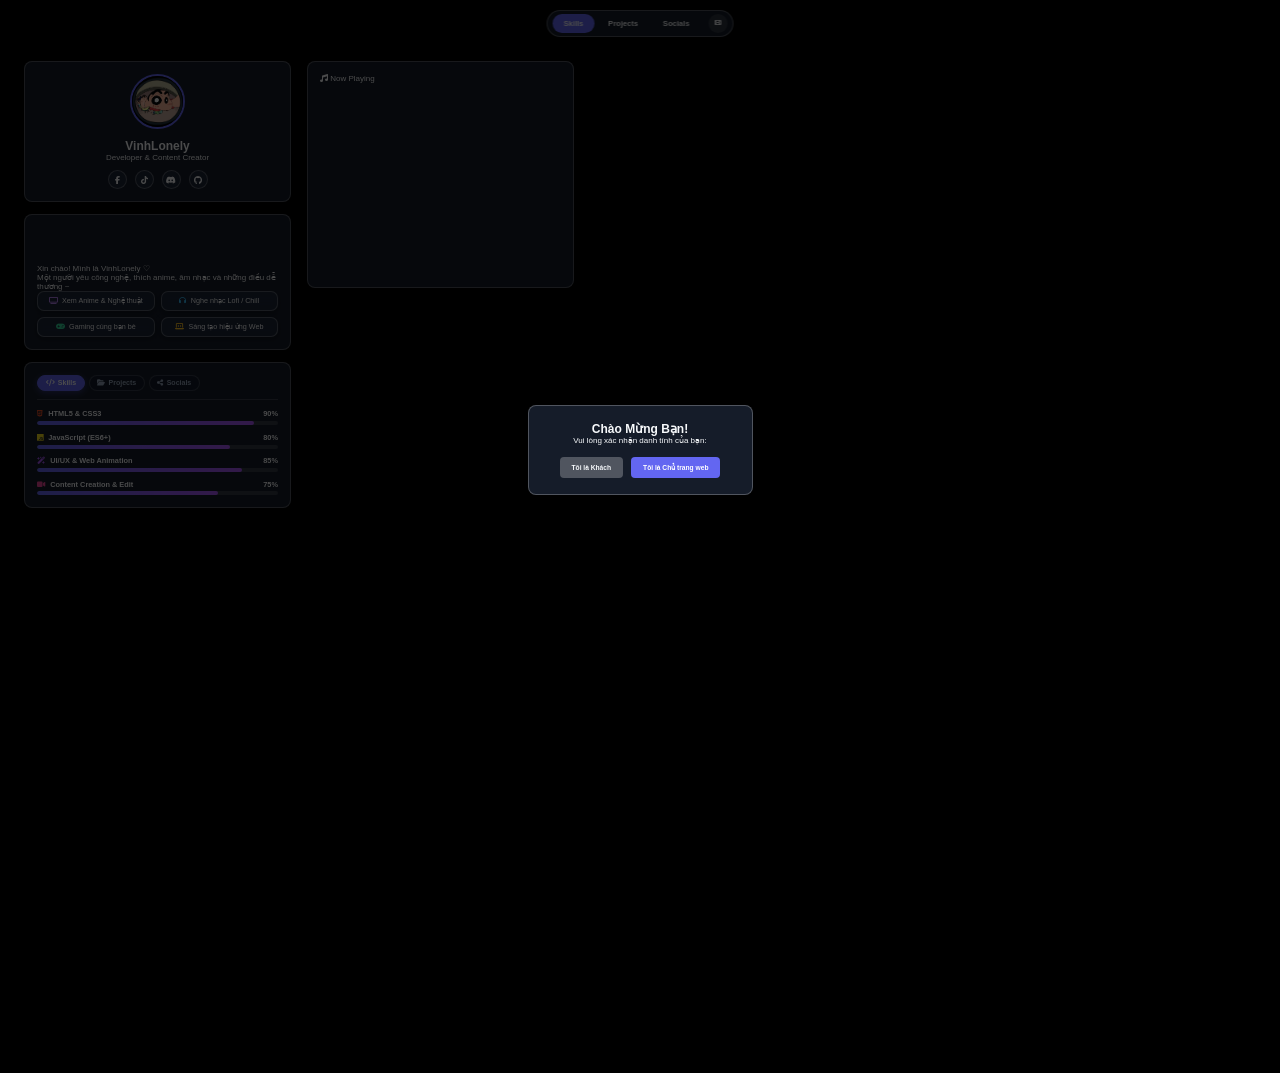
==== index.html @ 24e06d71 "Update index.html" ====
<!DOCTYPE html>
<html lang="vi">
<head>
    <meta charset="UTF-8">
    <meta name="viewport" content="width=device-width, initial-scale=1.0">
    <title>@ᴠʏɴᴅᴜsᴋᴡɪɴᴛᴇʀ</title>
    
    <!-- Favicon PNG -->
    <link rel="icon" type="image/png" href="favicon.png" sizes="48x48">
    <link rel="apple-touch-icon" href="favicon.png">

    <!-- FontAwesome & Google Fonts -->
    <link rel="stylesheet" href="https://cdnjs.cloudflare.com/ajax/libs/font-awesome/6.4.0/css/all.min.css">
    <link href="https://fonts.googleapis.com/css2?family=Dancing+Script:wght@700&display=swap" rel="stylesheet">
    <link rel="stylesheet" href="style.css">
</head>
<body>

    <!-- BACKGROUND VIDEO 1 & 2 -->
    <video autoplay muted loop playsinline id="bgVideo1" class="background-video active">
        <source src="mp3/galaxy.mp4" type="video/mp4">
    </video>
    <video autoplay muted loop playsinline id="bgVideo2" class="background-video">
        <source src="mp3/background.mp4" type="video/mp4">
    </video>

    <!-- FLOATING PILL NAVBAR -->
    <header class="navbar-wrapper">
        <nav class="pill-navbar">
            <ul class="nav-menu">
                <li class="active" data-tab="tab-skills"><a href="javascript:void(0)"><span>Skills</span></a></li>
                <li data-tab="tab-projects"><a href="javascript:void(0)"><span>Projects</span></a></li>
                <li data-tab="tab-socials"><a href="javascript:void(0)"><span>Socials</span></a></li>
                <li id="secretMenuLi" class="secret-menu-item" data-tab="tab-secret">
                    <a href="javascript:void(0)"><span>Bí Mật</span></a>
                </li>
            </ul>
            <button class="theme-btn" id="switchBgBtn" title="Chuyển Video Nền">
                <i class="fa-solid fa-film"></i>
            </button>
        </nav>
    </header>

    <!-- MAIN CONTENT -->
    <main id="mainContentArea">
        <div class="grid">
            <!-- CỘT TRÁI -->
            <div class="col-left">
                <!-- PROFILE -->
                <div class="card profile">
                    <img src="mp3/avatar.jpg" alt="Avatar" class="avatar">
                    <h2>VinhLonely</h2>
                    <p class="subtitle">Developer & Content Creator</p>
                    <div class="social-links">
                        <a href="https://web.facebook.com/vinhlonely00/" target="_blank" class="social-icon" aria-label="Facebook"><i class="fa-brands fa-facebook-f"></i></a>
                        <a href="https://www.tiktok.com/@iam_domdom2611" target="_blank" class="social-icon" aria-label="TikTok"><i class="fa-brands fa-tiktok"></i></a>
                        <a href="https://discord.gg/MYBPKaWa" target="_blank" class="social-icon" aria-label="Discord"><i class="fa-brands fa-discord"></i></a>
                        <a href="https://github.com/VinhLonely00" target="_blank" class="social-icon" aria-label="GitHub"><i class="fa-brands fa-github"></i></a>
                    </div>
                </div>

                <!-- CARD ABOUT ME NGHỆ THUẬT & SỞ THÍCH -->
                <div class="card about-art-card" id="aboutCard">
                    <div class="about-art-header">
                        <span class="handwriting-title">about me</span>
                    </div>
                    <div class="about-art-body">
                        <p class="intro-text">Xin chào! Mình là VinhLonely ♡</p>
                        <p class="sub-text">Một người yêu công nghệ, thích anime, âm nhạc và những điều dễ thương ~</p>
                        
                        <div class="sky-hobbies-grid">
                            <div class="sky-hobby-pill">
                                <i class="fa-solid fa-tv" style="color: #c084fc;"></i>
                                <span>Xem Anime & Nghệ thuật</span>
                            </div>
                            <div class="sky-hobby-pill">
                                <i class="fa-solid fa-headphones" style="color: #38bdf8;"></i>
                                <span>Nghe nhạc Lofi / Chill</span>
                            </div>
                            <div class="sky-hobby-pill">
                                <i class="fa-solid fa-gamepad" style="color: #34d399;"></i>
                                <span>Gaming cùng bạn bè</span>
                            </div>
                            <div class="sky-hobby-pill">
                                <i class="fa-solid fa-laptop-code" style="color: #fbbf24;"></i>
                                <span>Sáng tạo hiệu ứng Web</span>
                            </div>
                        </div>
                    </div>
                </div>

                <!-- KHUNG CHUYỂN ĐỔI TAB (SKILLS / PROJECTS / SOCIALS / SECRET) -->
                <div class="card tab-container-card" id="tabContainerCard">
                    <div class="inner-tab-pills">
                        <button class="inner-pill active" data-tab="tab-skills"><i class="fa-solid fa-code"></i> Skills</button>
                        <button class="inner-pill" data-tab="tab-projects"><i class="fa-solid fa-folder-open"></i> Projects</button>
                        <button class="inner-pill" data-tab="tab-socials"><i class="fa-solid fa-share-nodes"></i> Socials</button>
                        <button class="inner-pill secret-pill" id="secretInnerPill" data-tab="tab-secret" style="display: none;"><i class="fa-solid fa-lock"></i> Bí Mật</button>
                    </div>

                    <!-- TAB 1: SKILLS -->
                    <div class="tab-panel active" id="tab-skills">
                        <div class="skills-list">
                            <div class="skill-item">
                                <div class="skill-info">
                                    <span><i class="fa-brands fa-html5" style="color: #e34c26;"></i> HTML5 & CSS3</span>
                                    <span>90%</span>
                                </div>
                                <div class="skill-bar"><div class="skill-progress" style="width: 90%;"></div></div>
                            </div>
                            <div class="skill-item">
                                <div class="skill-info">
                                    <span><i class="fa-brands fa-js" style="color: #f7df1e;"></i> JavaScript (ES6+)</span>
                                    <span>80%</span>
                                </div>
                                <div class="skill-bar"><div class="skill-progress" style="width: 80%;"></div></div>
                            </div>
                            <div class="skill-item">
                                <div class="skill-info">
                                    <span><i class="fa-solid fa-wand-magic-sparkles" style="color: #a855f7;"></i> UI/UX & Web Animation</span>
                                    <span>85%</span>
                                </div>
                                <div class="skill-bar"><div class="skill-progress" style="width: 85%;"></div></div>
                            </div>
                            <div class="skill-item">
                                <div class="skill-info">
                                    <span><i class="fa-solid fa-video" style="color: #ec4899;"></i> Content Creation & Edit</span>
                                    <span>75%</span>
                                </div>
                                <div class="skill-bar"><div class="skill-progress" style="width: 75%;"></div></div>
                            </div>
                        </div>
                    </div>

                    <!-- TAB 2: PROJECTS -->
                    <div class="tab-panel" id="tab-projects">
                        <div class="projects-list">
                            <div class="project-box">
                                <div class="project-top">
                                    <h3>@ᴠʏɴᴅᴜsᴋᴡɪɴᴛᴇʀ Portfolio</h3>
                                    <a href="https://github.com/VinhLonely00" target="_blank" class="project-link"><i class="fa-solid fa-arrow-up-right-from-square"></i></a>
                                </div>
                                <p>Trang giới thiệu cá nhân giao diện kính mờ tối giản, hiệu ứng nền video động, tối ưu đa thiết bị và phân quyền khách/chủ.</p>
                                <div class="project-tags">
                                    <span>HTML</span><span>CSS</span><span>JavaScript</span><span>Responsive</span>
                                </div>
                            </div>
                            <div class="project-box">
                                <div class="project-top">
                                    <h3>Interactive Web Effects</h3>
                                    <a href="https://github.com/VinhLonely00" target="_blank" class="project-link"><i class="fa-solid fa-arrow-up-right-from-square"></i></a>
                                </div>
                                <p>Bộ sưu tập các hiệu ứng giao diện kính mờ (Glassmorphism), thanh điều hướng nổi và trình phát nhạc nhúng.</p>
                                <div class="project-tags">
                                    <span>UI/UX</span><span>Animation</span>
                                </div>
                            </div>
                        </div>
                    </div>

                    <!-- TAB 3: SOCIALS -->
                    <div class="tab-panel" id="tab-socials">
                        <div class="socials-grid">
                            <a href="https://web.facebook.com/vinhlonely00/" target="_blank" class="social-card fb">
                                <i class="fa-brands fa-facebook-f"></i>
                                <div>
                                    <h4>Facebook</h4>
                                    <span>@vinhlonely00</span>
                                </div>
                            </a>
                            <a href="https://www.tiktok.com/@iam_domdom2611" target="_blank" class="social-card tt">
                                <i class="fa-brands fa-tiktok"></i>
                                <div>
                                    <h4>TikTok</h4>
                                    <span>@iam_domdom2611</span>
                                </div>
                            </a>
                            <a href="https://discord.gg/MYBPKaWa" target="_blank" class="social-card dc">
                                <i class="fa-brands fa-discord"></i>
                                <div>
                                    <h4>Discord</h4>
                                    <span>Tham gia Server</span>
                                </div>
                            </a>
                            <a href="https://github.com/VinhLonely00" target="_blank" class="social-card gh">
                                <i class="fa-brands fa-github"></i>
                                <div>
                                    <h4>GitHub</h4>
                                    <span>VinhLonely00</span>
                                </div>
                            </a>
                        </div>
                    </div>

                    <!-- TAB BÍ MẬT -->
                    <div class="tab-panel" id="tab-secret">
                        <div class="secret-content">
                            <h3><i class="fa-solid fa-lock-open"></i> Khu Vực Bí Mật</h3>
                            <p>
                                Chào mừng bạn đã truy cập khu vực riêng tư dành riêng cho Chủ nhân!
                            </p>
                        </div>
                    </div>
                </div>
            </div>

            <!-- CỘT PHẢI -->
            <div class="col-right">
                <div class="card spotify-card">
                    <div class="player-title">
                        <i class="fa-solid fa-music"></i> Now Playing
                    </div>
                    <div class="spotify-embed-container">
                        <iframe data-testid="embed-iframe" style="border-radius:12px" src="https://open.spotify.com/embed/artist/3KJopZ2uUclqEtLxQg0FNn?utm_source=generator&theme=0&si=c7bbc85e534945e6" width="100%" height="380" frameBorder="0" allowfullscreen="" allow="autoplay; clipboard-write; encrypted-media; fullscreen; picture-in-picture" loading="lazy"></iframe>
                    </div>
                </div>
            </div>
        </div>
    </main>

    <!-- MODALS -->
    <div class="modal-overlay" id="roleModal">
        <div class="modal">
            <h2>Chào Mừng Bạn!</h2>
            <p class="modal-desc">Vui lòng xác nhận danh tính của bạn:</p>
            <div class="modal-btns">
                <button class="btn btn-secondary" onclick="selectRole('guest')">Tôi là Khách</button>
                <button class="btn btn-primary" onclick="selectRole('owner')">Tôi là Chủ trang web</button>
            </div>
        </div>
    </div>

    <div class="modal-overlay" id="passwordModal" style="display: none;">
        <div class="modal">
            <h2>Xác Thực Mật Khẩu</h2>
            <p class="modal-desc">Vui lòng nhập mật khẩu Chủ nhân để mở khóa:</p>
            <input type="password" id="passInput" class="password-input" placeholder="Nhập mật khẩu..." onkeyup="checkEnterKey(event)">
            <div class="status-msg" id="passError">Mật khẩu không chính xác! Vui lòng thử lại.</div>
            <div class="modal-btns">
                <button class="btn btn-secondary" onclick="backToRoleModal()">Quay lại</button>
                <button class="btn btn-primary" onclick="verifyPassword()">Mở khóa</button>
            </div>
        </div>
    </div>

    <script src="scripts.js"></script>
</body>
</html>
---- style.css ----
:root {
    --bg-color: #000000;
    --card-bg: rgba(30, 41, 59, 0.7);
    --text-color: #f8fafc;
    --text-secondary: #94a3b8;
    --primary-color: #6366f1;
    --primary-hover: #a855f7;
    --border-color: rgba(255, 255, 255, 0.25);
    --shadow: 0 15px 35px -5px rgba(0, 0, 0, 0.6);
}

* {
    box-sizing: border-box;
    margin: 0;
    padding: 0;
    font-family: 'Segoe UI', Roboto, Helvetica, Arial, sans-serif;
}

html {
    zoom: 0.5;
}

body {
    background-color: var(--bg-color);
    color: var(--text-color);
    min-height: 100vh;
    display: flex;
    flex-direction: column;
    align-items: flex-start;
    position: relative;
    padding-left: 3rem;
    overflow-x: hidden;
}

/* BACKGROUND VIDEO */
.background-video {
    position: fixed;
    top: 50%;
    left: 50%;
    transform: translate(-50%, -50%);
    min-width: 100%;
    min-height: 100%;
    width: 100vw;
    height: 100vh;
    z-index: -1;
    object-fit: cover;
    pointer-events: none;
    opacity: 0;
    transition: opacity 0.8s ease-in-out;
}

.background-video.active {
    opacity: 1;
}

/* TÀNG HÌNH SAU 10S KHÔNG TƯƠNG TÁC */
.navbar-wrapper,
main,
.right-sky-container,
.flight-svg {
    opacity: 1;
    visibility: visible;
    transition: opacity 1s ease, visibility 1s ease;
}

body.idle-mode .navbar-wrapper,
body.idle-mode main,
body.idle-mode .right-sky-container,
body.idle-mode .flight-svg {
    opacity: 0;
    visibility: hidden;
    pointer-events: none;
}

/* FLOATING PILL NAVBAR */
.navbar-wrapper {
    position: fixed;
    top: 20px;
    left: 50%;
    transform: translateX(-50%);
    z-index: 100;
}

.pill-navbar {
    display: flex;
    align-items: center;
    gap: 1rem;
    padding: 0.4rem 0.6rem;
    background-color: rgba(30, 41, 59, 0.7);
    border: 1px solid var(--border-color);
    border-radius: 50px;
    backdrop-filter: blur(12px);
    box-shadow: 0 10px 25px rgba(0, 0, 0, 0.4);
}

.nav-menu {
    display: flex;
    list-style: none;
    align-items: center;
    gap: 0.3rem;
}

.nav-menu li a {
    display: block;
    padding: 0.6rem 1.4rem;
    color: var(--text-color);
    text-decoration: none;
    font-weight: 600;
    font-size: 0.95rem;
    border-radius: 30px;
    transition: background-color 0.25s ease;
}

.nav-menu li a:hover,
.nav-menu li.active a {
    background-color: var(--primary-color);
    color: white;
}

.theme-btn {
    background: rgba(255, 255, 255, 0.1);
    border: none;
    color: var(--text-color);
    width: 38px;
    height: 38px;
    border-radius: 50%;
    cursor: pointer;
    display: flex;
    align-items: center;
    justify-content: center;
}

/* MAIN LAYOUT */
main {
    margin-top: 90px;
    padding: 2rem 0;
    max-width: 1100px;
    width: 100%;
    z-index: 10;
}

.grid {
    display: grid;
    grid-template-columns: 1fr 1fr;
    gap: 2rem;
}

.card {
    background-color: var(--card-bg);
    border-radius: 16px;
    padding: 1.5rem;
    box-shadow: var(--shadow);
    border: 1px solid var(--border-color);
    margin-bottom: 1.5rem;
    backdrop-filter: blur(12px);
    position: relative;
    z-index: 10;
}

.card-header-flex {
    display: flex;
    justify-content: space-between;
    align-items: center;
}

.view-more {
    font-size: 0.85rem;
    color: var(--text-secondary);
}

.profile {
    text-align: center;
}

.avatar {
    width: 110px;
    height: 110px;
    border-radius: 50%;
    object-fit: cover;
    margin-bottom: 1rem;
    border: 4px solid var(--primary-color);
}

.social-links {
    display: flex;
    justify-content: center;
    gap: 1rem;
    margin-top: 1rem;
}

.social-icon {
    width: 38px;
    height: 38px;
    border-radius: 50%;
    background-color: var(--card-bg);
    color: var(--text-color);
    display: flex;
    align-items: center;
    justify-content: center;
    text-decoration: none;
    border: 1px solid var(--border-color);
}

/* HỆ THỐNG TAB GỌN GÀNG TRONG 1 KHUNG */
.inner-tab-pills {
    display: flex;
    flex-wrap: wrap;
    gap: 0.5rem;
    padding-bottom: 1rem;
    margin-bottom: 1.2rem;
    border-bottom: 1px solid rgba(255, 255, 255, 0.15);
}

.inner-pill {
    background: rgba(15, 23, 42, 0.5);
    border: 1px solid rgba(255, 255, 255, 0.15);
    color: var(--text-secondary);
    padding: 0.45rem 0.95rem;
    border-radius: 20px;
    font-size: 0.88rem;
    font-weight: 600;
    cursor: pointer;
    display: flex;
    align-items: center;
    gap: 0.4rem;
    transition: all 0.25s ease;
}

.inner-pill:hover {
    color: #ffffff;
    border-color: rgba(255, 255, 255, 0.35);
}

.inner-pill.active {
    background: var(--primary-color);
    color: #ffffff;
    border-color: var(--primary-color);
    box-shadow: 0 4px 12px rgba(99, 102, 241, 0.35);
}

.tab-panel {
    display: none;
    animation: fadeInTab 0.35s ease forwards;
}

.tab-panel.active {
    display: block;
}

@keyframes fadeInTab {
    from {
        opacity: 0;
        transform: translateY(6px);
    }
    to {
        opacity: 1;
        transform: translateY(0);
    }
}

/* 1. SKILLS */
.skills-list {
    display: flex;
    flex-direction: column;
    gap: 0.95rem;
}

.skill-info {
    display: flex;
    justify-content: space-between;
    font-size: 0.92rem;
    font-weight: 600;
    margin-bottom: 0.35rem;
}

.skill-info i {
    margin-right: 0.4rem;
}

.skill-bar {
    width: 100%;
    height: 8px;
    background: rgba(255, 255, 255, 0.12);
    border-radius: 10px;
    overflow: hidden;
}

.skill-progress {
    height: 100%;
    background: linear-gradient(90deg, var(--primary-color), var(--primary-hover));
    border-radius: 10px;
}

/* 2. PROJECTS */
.projects-list {
    display: flex;
    flex-direction: column;
    gap: 0.9rem;
}

.project-box {
    background: rgba(15, 23, 42, 0.45);
    border: 1px solid rgba(255, 255, 255, 0.15);
    border-radius: 12px;
    padding: 0.95rem 1.1rem;
    transition: transform 0.25s ease, border-color 0.25s ease;
}

.project-box:hover {
    transform: translateY(-2px);
    border-color: var(--primary-color);
}

.project-top {
    display: flex;
    justify-content: space-between;
    align-items: center;
    margin-bottom: 0.4rem;
}

.project-top h3 {
    font-size: 1rem;
    color: #ffffff;
}

.project-link {
    color: var(--text-secondary);
}

.project-link:hover {
    color: var(--primary-hover);
}

.project-box p {
    font-size: 0.88rem;
    color: var(--text-secondary);
    line-height: 1.45;
    margin-bottom: 0.7rem;
}

.project-tags {
    display: flex;
    flex-wrap: wrap;
    gap: 0.45rem;
}

.project-tags span {
    font-size: 0.75rem;
    padding: 0.18rem 0.65rem;
    border-radius: 20px;
    background: rgba(99, 102, 241, 0.2);
    border: 1px solid rgba(99, 102, 241, 0.4);
    color: #c7d2fe;
}

/* 3. SOCIALS */
.socials-grid {
    display: grid;
    grid-template-columns: 1fr 1fr;
    gap: 0.85rem;
}

.social-card {
    display: flex;
    align-items: center;
    gap: 0.85rem;
    padding: 0.85rem 1rem;
    border-radius: 12px;
    text-decoration: none;
    color: var(--text-color);
    background: rgba(15, 23, 42, 0.5);
    border: 1px solid rgba(255, 255, 255, 0.15);
    transition: transform 0.25s ease, border-color 0.25s ease, box-shadow 0.25s ease;
}

.social-card i {
    font-size: 1.35rem;
    width: 34px;
    height: 34px;
    border-radius: 10px;
    display: flex;
    align-items: center;
    justify-content: center;
    background: rgba(255, 255, 255, 0.08);
}

.social-card h4 {
    font-size: 0.92rem;
}

.social-card span {
    font-size: 0.78rem;
    color: var(--text-secondary);
}

.social-card:hover {
    transform: translateY(-2px);
}

.social-card.fb:hover { border-color: #1877f2; box-shadow: 0 4px 15px rgba(24, 119, 242, 0.3); }
.social-card.tt:hover { border-color: #ff0050; box-shadow: 0 4px 15px rgba(255, 0, 80, 0.3); }
.social-card.dc:hover { border-color: #5865f2; box-shadow: 0 4px 15px rgba(88, 101, 242, 0.3); }
.social-card.gh:hover { border-color: #e2e8f0; box-shadow: 0 4px 15px rgba(226, 232, 240, 0.25); }

/* SLIDER ĐIỀU KHIỂN */
.shark-slider-container {
    margin-top: 1.2rem;
    position: relative;
    z-index: 20;
}

.custom-slider-track {
    position: relative;
    width: 100%;
    height: 18px;
    background: rgba(255, 255, 255, 0.15);
    border-radius: 10px;
    display: flex;
    align-items: center;
    border: 1px solid rgba(255, 255, 255, 0.2);
}

.shark-range {
    -webkit-appearance: none;
    appearance: none;
    width: 100%;
    height: 100%;
    background: transparent;
    position: absolute;
    top: 0;
    left: 0;
    z-index: 30;
    cursor: pointer;
}

.shark-range::-webkit-slider-thumb {
    -webkit-appearance: none;
    appearance: none;
    width: 32px;
    height: 32px;
    cursor: pointer;
    background: transparent;
}

/* NÚT MÁY BAY GIẤY TRÊN SLIDER */
.shark-thumb {
    position: absolute;
    left: 0px;
    font-size: 1.2rem;
    color: #ffffff;
    transform: translateX(-50%) rotate(45deg);
    z-index: 25;
    pointer-events: none;
    filter: drop-shadow(0 0 6px rgba(255, 255, 255, 0.9));
    transition: opacity 0.2s ease;
}

/* OVERLAY LỚP BAY & PHỦ MÀN HÌNH */
.airplane-overlay {
    position: fixed;
    top: 0;
    left: 0;
    width: 100vw;
    height: 100vh;
    pointer-events: none;
    z-index: 99;
}

.flight-svg {
    width: 100%;
    height: 100%;
    overflow: visible;
}

/* CỤM GÓC PHẢI "ABOUT ME" + HOBBIES GỘP CHUNG */
.right-sky-container {
    position: fixed;
    top: 140px;
    right: 200px;
    width: 550px;
    text-align: center;
    pointer-events: none;
    z-index: 25;
}

.about-me-header {
    display: flex;
    align-items: center;
    justify-content: center;
    gap: 1.5rem;
    margin-bottom: 1.6rem;
    position: relative;
}

.handwriting-title {
    font-family: 'Dancing Script', cursive;
    font-size: 3.8rem;
    color: #ffffff;
    text-shadow: 0 0 12px rgba(255, 255, 255, 0.9), 0 0 25px rgba(255, 255, 255, 0.6);
    opacity: 0;
    transform: rotate(-11deg) translate(10px, 0px);
    transition: opacity 0.8s ease-in-out, transform 0.8s ease-in-out;
}

.handwriting-title.show {
    opacity: 1;
    transform: rotate(-11deg) translate(10px, -12px);
}

.plane-target-anchor {
    width: 36px;
    height: 36px;
    transform: translateY(-18px);
}

/* NỘI DUNG GIỚI THIỆU & SỞ THÍCH PHÍA DƯỚI */
.external-about-content {
    opacity: 0;
    transform: translateY(20px);
    transition: opacity 0.8s ease-in-out, transform 0.8s ease-in-out;
    text-shadow: 0 2px 10px rgba(0, 0, 0, 0.9);
    margin-top: 0.6rem;
}

.external-about-content.show {
    opacity: 1;
    transform: translateY(0);
}

.external-about-content .intro-text {
    font-size: 1.45rem;
    font-weight: 600;
    color: #ffffff;
    margin-bottom: 0.5rem;
}

.external-about-content .sub-text {
    font-size: 1.05rem;
    color: #f1f5f9;
    line-height: 1.55;
    margin-bottom: 1.3rem;
}

/* LƯỚI SỞ THÍCH GỘP TRONG ABOUT ME */
.sky-hobbies-grid {
    display: grid;
    grid-template-columns: 1fr 1fr;
    gap: 0.75rem;
}

.sky-hobby-pill {
    display: flex;
    align-items: center;
    justify-content: center;
    gap: 0.55rem;
    background: rgba(30, 41, 59, 0.55);
    border: 1px solid rgba(255, 255, 255, 0.25);
    padding: 0.55rem 0.9rem;
    border-radius: 14px;
    font-size: 0.9rem;
    color: #ffffff;
    backdrop-filter: blur(8px);
    box-shadow: 0 4px 12px rgba(0, 0, 0, 0.35);
}

.secret-menu-item {
    display: none;
}

/* MODAL STYLES */
.modal-overlay {
    position: fixed;
    top: 0; left: 0; right: 0; bottom: 0;
    background-color: rgba(0, 0, 0, 0.7);
    display: flex;
    align-items: center;
    justify-content: center;
    z-index: 1000;
}

.modal {
    background-color: var(--card-bg);
    padding: 2rem;
    border-radius: 16px;
    max-width: 450px;
    width: 90%;
    text-align: center;
    box-shadow: var(--shadow);
    border: 1px solid var(--border-color);
    backdrop-filter: blur(12px);
}

.modal-btns {
    display: flex;
    gap: 1rem;
    justify-content: center;
    margin-top: 1.5rem;
}

.btn {
    padding: 0.8rem 1.5rem;
    border-radius: 8px;
    border: none;
    font-weight: 600;
    cursor: pointer;
}

.btn-primary { background-color: var(--primary-color); color: white; }
.btn-secondary { background-color: var(--border-color); color: var(--text-color); }

.password-input {
    width: 100%;
    padding: 0.8rem;
    margin-top: 1.2rem;
    border: 1px solid var(--border-color);
    border-radius: 8px;
    background-color: rgba(15, 23, 42, 0.5);
    color: var(--text-color);
}

.status-msg {
    font-size: 0.9rem;
    color: #ef4444;
    margin-top: 0.5rem;
    display: none;
}
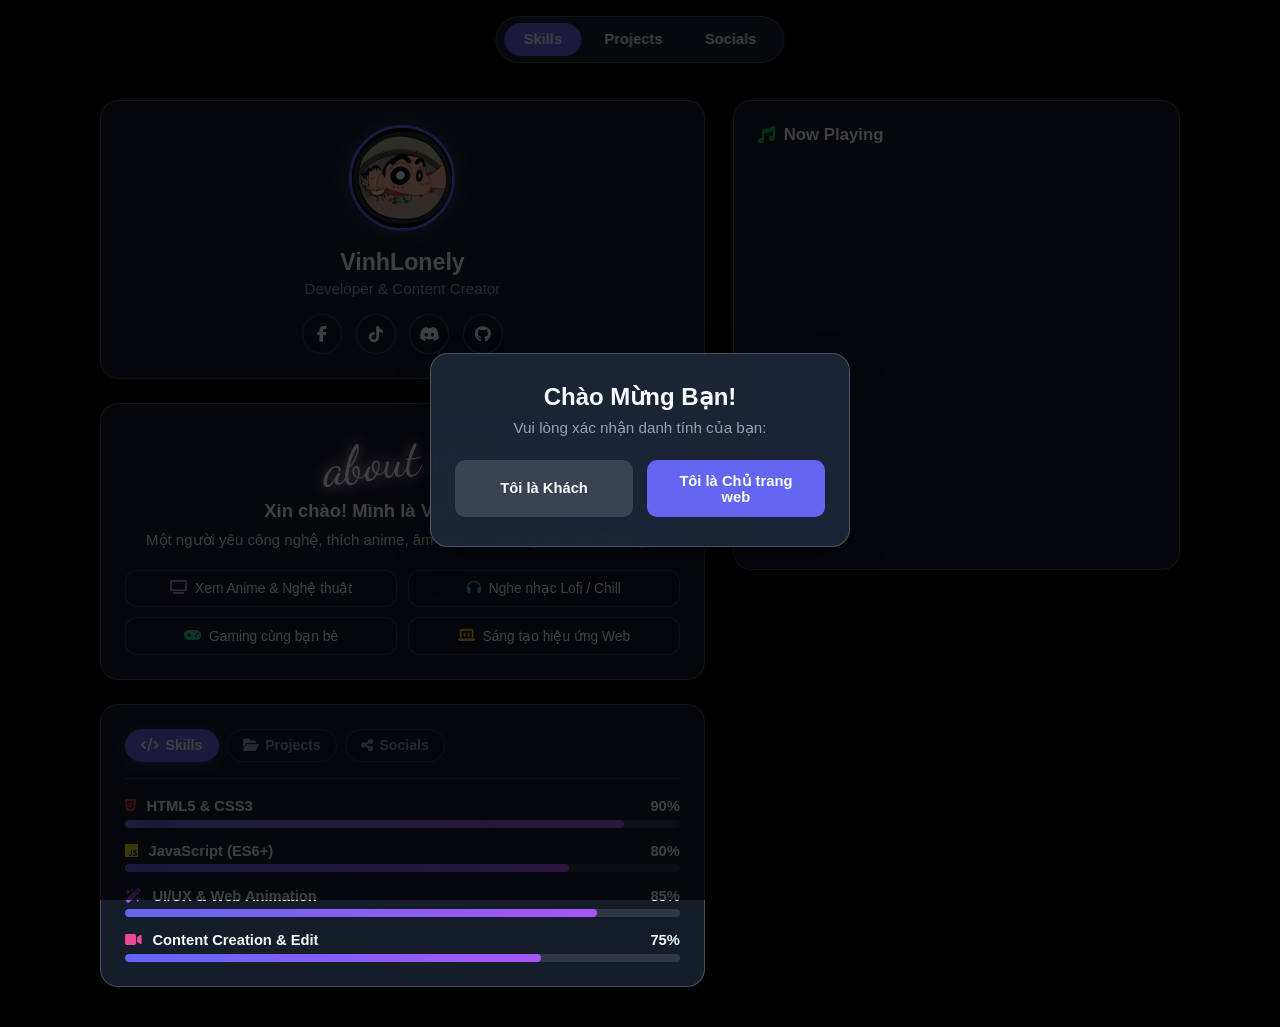
==== commit 6efa0790: "Update index.html" ====
--- a/index.html
+++ b/index.html
@@ -16,12 +16,9 @@
 </head>
 <body>
 
-    <!-- BACKGROUND VIDEO 1 & 2 -->
+    <!-- BACKGROUND VIDEO -->
     <video autoplay muted loop playsinline id="bgVideo1" class="background-video active">
         <source src="mp3/galaxy.mp4" type="video/mp4">
-    </video>
-    <video autoplay muted loop playsinline id="bgVideo2" class="background-video">
-        <source src="mp3/background.mp4" type="video/mp4">
     </video>
 
     <!-- FLOATING PILL NAVBAR -->
@@ -35,9 +32,6 @@
                     <a href="javascript:void(0)"><span>Bí Mật</span></a>
                 </li>
             </ul>
-            <button class="theme-btn" id="switchBgBtn" title="Chuyển Video Nền">
-                <i class="fa-solid fa-film"></i>
-            </button>
         </nav>
     </header>
 
--- a/style.css
+++ b/style.css
@@ -1,11 +1,11 @@
 :root {
     --bg-color: #000000;
-    --card-bg: rgba(30, 41, 59, 0.7);
+    --card-bg: rgba(30, 41, 59, 0.72);
     --text-color: #f8fafc;
     --text-secondary: #94a3b8;
     --primary-color: #6366f1;
     --primary-hover: #a855f7;
-    --border-color: rgba(255, 255, 255, 0.25);
+    --border-color: rgba(255, 255, 255, 0.22);
     --shadow: 0 15px 35px -5px rgba(0, 0, 0, 0.6);
 }
 
@@ -14,10 +14,11 @@
     margin: 0;
     padding: 0;
     font-family: 'Segoe UI', Roboto, Helvetica, Arial, sans-serif;
+    -webkit-tap-highlight-color: transparent;
 }
 
 html {
-    zoom: 0.5;
+    scroll-behavior: smooth;
 }
 
 body {
@@ -26,9 +27,9 @@
     min-height: 100vh;
     display: flex;
     flex-direction: column;
-    align-items: flex-start;
+    align-items: center;
     position: relative;
-    padding-left: 3rem;
+    padding: 0 1.25rem 2.5rem;
     overflow-x: hidden;
 }
 
@@ -55,18 +56,14 @@
 
 /* TÀNG HÌNH SAU 10S KHÔNG TƯƠNG TÁC */
 .navbar-wrapper,
-main,
-.right-sky-container,
-.flight-svg {
+main {
     opacity: 1;
     visibility: visible;
     transition: opacity 1s ease, visibility 1s ease;
 }
 
 body.idle-mode .navbar-wrapper,
-body.idle-mode main,
-body.idle-mode .right-sky-container,
-body.idle-mode .flight-svg {
+body.idle-mode main {
     opacity: 0;
     visibility: hidden;
     pointer-events: none;
@@ -75,133 +72,220 @@
 /* FLOATING PILL NAVBAR */
 .navbar-wrapper {
     position: fixed;
-    top: 20px;
+    top: 16px;
     left: 50%;
     transform: translateX(-50%);
     z-index: 100;
+    width: max-content;
+    max-width: calc(100vw - 1.5rem);
 }
 
 .pill-navbar {
     display: flex;
     align-items: center;
-    gap: 1rem;
-    padding: 0.4rem 0.6rem;
-    background-color: rgba(30, 41, 59, 0.7);
+    justify-content: space-between;
+    gap: 0.6rem;
+    padding: 0.35rem 0.5rem;
+    background-color: rgba(30, 41, 59, 0.78);
     border: 1px solid var(--border-color);
     border-radius: 50px;
-    backdrop-filter: blur(12px);
-    box-shadow: 0 10px 25px rgba(0, 0, 0, 0.4);
+    backdrop-filter: blur(14px);
+    -webkit-backdrop-filter: blur(14px);
+    box-shadow: 0 10px 25px rgba(0, 0, 0, 0.45);
 }
 
 .nav-menu {
     display: flex;
     list-style: none;
     align-items: center;
-    gap: 0.3rem;
+    gap: 0.25rem;
 }
 
 .nav-menu li a {
     display: block;
-    padding: 0.6rem 1.4rem;
+    padding: 0.55rem 1.2rem;
     color: var(--text-color);
     text-decoration: none;
     font-weight: 600;
-    font-size: 0.95rem;
+    font-size: 0.92rem;
     border-radius: 30px;
-    transition: background-color 0.25s ease;
+    transition: background-color 0.25s ease, color 0.25s ease;
+    white-space: nowrap;
 }
 
 .nav-menu li a:hover,
 .nav-menu li.active a {
     background-color: var(--primary-color);
-    color: white;
+    color: #ffffff;
 }
 
 .theme-btn {
-    background: rgba(255, 255, 255, 0.1);
+    background: rgba(255, 255, 255, 0.12);
     border: none;
     color: var(--text-color);
-    width: 38px;
-    height: 38px;
+    width: 36px;
+    height: 36px;
+    min-width: 36px;
     border-radius: 50%;
     cursor: pointer;
     display: flex;
     align-items: center;
     justify-content: center;
+    transition: background-color 0.25s ease, transform 0.2s ease;
+}
+
+.theme-btn:hover {
+    background: var(--primary-hover);
+    transform: scale(1.05);
 }
 
 /* MAIN LAYOUT */
 main {
-    margin-top: 90px;
-    padding: 2rem 0;
-    max-width: 1100px;
+    margin-top: 84px;
+    padding-top: 1rem;
+    max-width: 1080px;
     width: 100%;
     z-index: 10;
 }
 
 .grid {
     display: grid;
-    grid-template-columns: 1fr 1fr;
-    gap: 2rem;
+    grid-template-columns: 1.15fr 0.85fr;
+    gap: 1.75rem;
+    align-items: start;
 }
 
 .card {
     background-color: var(--card-bg);
-    border-radius: 16px;
+    border-radius: 18px;
     padding: 1.5rem;
     box-shadow: var(--shadow);
     border: 1px solid var(--border-color);
     margin-bottom: 1.5rem;
-    backdrop-filter: blur(12px);
+    backdrop-filter: blur(14px);
+    -webkit-backdrop-filter: blur(14px);
     position: relative;
-    z-index: 10;
-}
-
-.card-header-flex {
-    display: flex;
-    justify-content: space-between;
-    align-items: center;
-}
-
-.view-more {
-    font-size: 0.85rem;
-    color: var(--text-secondary);
-}
-
+}
+
+.col-left > .card:last-child,
+.col-right > .card:last-child {
+    margin-bottom: 0;
+}
+
+/* PROFILE CARD */
 .profile {
     text-align: center;
 }
 
 .avatar {
-    width: 110px;
-    height: 110px;
+    width: 106px;
+    height: 106px;
     border-radius: 50%;
     object-fit: cover;
-    margin-bottom: 1rem;
-    border: 4px solid var(--primary-color);
+    margin-bottom: 0.85rem;
+    border: 3px solid var(--primary-color);
+    box-shadow: 0 0 20px rgba(99, 102, 241, 0.45);
+}
+
+.profile h2 {
+    font-size: 1.45rem;
+    margin-bottom: 0.25rem;
+}
+
+.profile .subtitle {
+    color: var(--text-secondary);
+    font-size: 0.95rem;
 }
 
 .social-links {
     display: flex;
     justify-content: center;
-    gap: 1rem;
-    margin-top: 1rem;
+    gap: 0.85rem;
+    margin-top: 1.1rem;
 }
 
 .social-icon {
-    width: 38px;
-    height: 38px;
+    width: 40px;
+    height: 40px;
     border-radius: 50%;
-    background-color: var(--card-bg);
+    background-color: rgba(15, 23, 42, 0.55);
     color: var(--text-color);
     display: flex;
     align-items: center;
     justify-content: center;
     text-decoration: none;
     border: 1px solid var(--border-color);
-}
-
-/* HỆ THỐNG TAB GỌN GÀNG TRONG 1 KHUNG */
+    transition: transform 0.25s ease, background-color 0.25s ease, border-color 0.25s ease;
+}
+
+.social-icon:hover {
+    transform: translateY(-3px);
+    background-color: var(--primary-color);
+    border-color: var(--primary-color);
+}
+
+/* CARD ABOUT ME NGHỆ THUẬT */
+.about-art-card {
+    text-align: center;
+    overflow: hidden;
+}
+
+.about-art-header {
+    margin-bottom: 0.75rem;
+    padding-top: 0.2rem;
+}
+
+.handwriting-title {
+    display: inline-block;
+    font-family: 'Dancing Script', cursive;
+    font-size: 3.2rem;
+    line-height: 1.1;
+    color: #ffffff;
+    text-shadow: 0 0 12px rgba(255, 255, 255, 0.85), 0 0 24px rgba(168, 85, 247, 0.65);
+    transform: rotate(-7deg);
+    user-select: none;
+}
+
+.about-art-body .intro-text {
+    font-size: 1.15rem;
+    font-weight: 600;
+    color: #ffffff;
+    margin-bottom: 0.4rem;
+}
+
+.about-art-body .sub-text {
+    font-size: 0.94rem;
+    color: #e2e8f0;
+    line-height: 1.55;
+    margin-bottom: 1.15rem;
+}
+
+.sky-hobbies-grid {
+    display: grid;
+    grid-template-columns: 1fr 1fr;
+    gap: 0.65rem;
+}
+
+.sky-hobby-pill {
+    display: flex;
+    align-items: center;
+    justify-content: center;
+    gap: 0.5rem;
+    background: rgba(15, 23, 42, 0.52);
+    border: 1px solid rgba(255, 255, 255, 0.18);
+    padding: 0.6rem 0.8rem;
+    border-radius: 12px;
+    font-size: 0.86rem;
+    color: #ffffff;
+    transition: transform 0.2s ease, border-color 0.2s ease;
+}
+
+.sky-hobby-pill:hover {
+    transform: translateY(-2px);
+    border-color: var(--primary-hover);
+}
+
+/* HỆ THỐNG TAB TRONG CARD */
 .inner-tab-pills {
     display: flex;
     flex-wrap: wrap;
@@ -215,7 +299,7 @@
     background: rgba(15, 23, 42, 0.5);
     border: 1px solid rgba(255, 255, 255, 0.15);
     color: var(--text-secondary);
-    padding: 0.45rem 0.95rem;
+    padding: 0.48rem 0.95rem;
     border-radius: 20px;
     font-size: 0.88rem;
     font-weight: 600;
@@ -325,6 +409,7 @@
 
 .project-link {
     color: var(--text-secondary);
+    padding: 0.2rem;
 }
 
 .project-link:hover {
@@ -334,7 +419,7 @@
 .project-box p {
     font-size: 0.88rem;
     color: var(--text-secondary);
-    line-height: 1.45;
+    line-height: 1.5;
     margin-bottom: 0.7rem;
 }
 
@@ -346,7 +431,7 @@
 
 .project-tags span {
     font-size: 0.75rem;
-    padding: 0.18rem 0.65rem;
+    padding: 0.2rem 0.65rem;
     border-radius: 20px;
     background: rgba(99, 102, 241, 0.2);
     border: 1px solid rgba(99, 102, 241, 0.4);
@@ -375,8 +460,9 @@
 
 .social-card i {
     font-size: 1.35rem;
-    width: 34px;
-    height: 34px;
+    width: 36px;
+    height: 36px;
+    min-width: 36px;
     border-radius: 10px;
     display: flex;
     align-items: center;
@@ -402,165 +488,45 @@
 .social-card.dc:hover { border-color: #5865f2; box-shadow: 0 4px 15px rgba(88, 101, 242, 0.3); }
 .social-card.gh:hover { border-color: #e2e8f0; box-shadow: 0 4px 15px rgba(226, 232, 240, 0.25); }
 
-/* SLIDER ĐIỀU KHIỂN */
-.shark-slider-container {
-    margin-top: 1.2rem;
-    position: relative;
-    z-index: 20;
-}
-
-.custom-slider-track {
-    position: relative;
-    width: 100%;
-    height: 18px;
-    background: rgba(255, 255, 255, 0.15);
-    border-radius: 10px;
-    display: flex;
-    align-items: center;
-    border: 1px solid rgba(255, 255, 255, 0.2);
-}
-
-.shark-range {
-    -webkit-appearance: none;
-    appearance: none;
-    width: 100%;
-    height: 100%;
-    background: transparent;
-    position: absolute;
-    top: 0;
-    left: 0;
-    z-index: 30;
-    cursor: pointer;
-}
-
-.shark-range::-webkit-slider-thumb {
-    -webkit-appearance: none;
-    appearance: none;
-    width: 32px;
-    height: 32px;
-    cursor: pointer;
-    background: transparent;
-}
-
-/* NÚT MÁY BAY GIẤY TRÊN SLIDER */
-.shark-thumb {
-    position: absolute;
-    left: 0px;
-    font-size: 1.2rem;
+/* SECRET CONTENT */
+.secret-content {
+    padding: 0.4rem 0;
+}
+
+.secret-content h3 {
+    color: #ef4444;
+    margin-bottom: 0.6rem;
+    display: flex;
+    align-items: center;
+    gap: 0.5rem;
+}
+
+.secret-content p {
+    color: var(--text-secondary);
+    line-height: 1.6;
+}
+
+/* SPOTIFY CARD (CỘT PHẢI) */
+.spotify-card {
+    position: sticky;
+    top: 84px;
+}
+
+.player-title {
+    font-weight: 600;
+    font-size: 1.05rem;
+    display: flex;
+    align-items: center;
+    gap: 0.55rem;
     color: #ffffff;
-    transform: translateX(-50%) rotate(45deg);
-    z-index: 25;
-    pointer-events: none;
-    filter: drop-shadow(0 0 6px rgba(255, 255, 255, 0.9));
-    transition: opacity 0.2s ease;
-}
-
-/* OVERLAY LỚP BAY & PHỦ MÀN HÌNH */
-.airplane-overlay {
-    position: fixed;
-    top: 0;
-    left: 0;
-    width: 100vw;
-    height: 100vh;
-    pointer-events: none;
-    z-index: 99;
-}
-
-.flight-svg {
-    width: 100%;
-    height: 100%;
-    overflow: visible;
-}
-
-/* CỤM GÓC PHẢI "ABOUT ME" + HOBBIES GỘP CHUNG */
-.right-sky-container {
-    position: fixed;
-    top: 140px;
-    right: 200px;
-    width: 550px;
-    text-align: center;
-    pointer-events: none;
-    z-index: 25;
-}
-
-.about-me-header {
-    display: flex;
-    align-items: center;
-    justify-content: center;
-    gap: 1.5rem;
-    margin-bottom: 1.6rem;
-    position: relative;
-}
-
-.handwriting-title {
-    font-family: 'Dancing Script', cursive;
-    font-size: 3.8rem;
-    color: #ffffff;
-    text-shadow: 0 0 12px rgba(255, 255, 255, 0.9), 0 0 25px rgba(255, 255, 255, 0.6);
-    opacity: 0;
-    transform: rotate(-11deg) translate(10px, 0px);
-    transition: opacity 0.8s ease-in-out, transform 0.8s ease-in-out;
-}
-
-.handwriting-title.show {
-    opacity: 1;
-    transform: rotate(-11deg) translate(10px, -12px);
-}
-
-.plane-target-anchor {
-    width: 36px;
-    height: 36px;
-    transform: translateY(-18px);
-}
-
-/* NỘI DUNG GIỚI THIỆU & SỞ THÍCH PHÍA DƯỚI */
-.external-about-content {
-    opacity: 0;
-    transform: translateY(20px);
-    transition: opacity 0.8s ease-in-out, transform 0.8s ease-in-out;
-    text-shadow: 0 2px 10px rgba(0, 0, 0, 0.9);
-    margin-top: 0.6rem;
-}
-
-.external-about-content.show {
-    opacity: 1;
-    transform: translateY(0);
-}
-
-.external-about-content .intro-text {
-    font-size: 1.45rem;
-    font-weight: 600;
-    color: #ffffff;
-    margin-bottom: 0.5rem;
-}
-
-.external-about-content .sub-text {
-    font-size: 1.05rem;
-    color: #f1f5f9;
-    line-height: 1.55;
-    margin-bottom: 1.3rem;
-}
-
-/* LƯỚI SỞ THÍCH GỘP TRONG ABOUT ME */
-.sky-hobbies-grid {
-    display: grid;
-    grid-template-columns: 1fr 1fr;
-    gap: 0.75rem;
-}
-
-.sky-hobby-pill {
-    display: flex;
-    align-items: center;
-    justify-content: center;
-    gap: 0.55rem;
-    background: rgba(30, 41, 59, 0.55);
-    border: 1px solid rgba(255, 255, 255, 0.25);
-    padding: 0.55rem 0.9rem;
-    border-radius: 14px;
-    font-size: 0.9rem;
-    color: #ffffff;
-    backdrop-filter: blur(8px);
-    box-shadow: 0 4px 12px rgba(0, 0, 0, 0.35);
+}
+
+.player-title i {
+    color: #1db954;
+}
+
+.spotify-embed-container {
+    margin-top: 1rem;
 }
 
 .secret-menu-item {
@@ -571,56 +537,176 @@
 .modal-overlay {
     position: fixed;
     top: 0; left: 0; right: 0; bottom: 0;
-    background-color: rgba(0, 0, 0, 0.7);
+    background-color: rgba(0, 0, 0, 0.75);
     display: flex;
     align-items: center;
     justify-content: center;
     z-index: 1000;
+    padding: 1rem;
 }
 
 .modal {
-    background-color: var(--card-bg);
-    padding: 2rem;
-    border-radius: 16px;
-    max-width: 450px;
-    width: 90%;
+    background-color: rgba(30, 41, 59, 0.9);
+    padding: 1.85rem 1.5rem;
+    border-radius: 18px;
+    max-width: 420px;
+    width: 100%;
     text-align: center;
     box-shadow: var(--shadow);
     border: 1px solid var(--border-color);
-    backdrop-filter: blur(12px);
+    backdrop-filter: blur(16px);
+    -webkit-backdrop-filter: blur(16px);
+}
+
+.modal-desc {
+    margin-top: 0.5rem;
+    color: var(--text-secondary);
+    font-size: 0.95rem;
 }
 
 .modal-btns {
     display: flex;
-    gap: 1rem;
+    gap: 0.85rem;
     justify-content: center;
-    margin-top: 1.5rem;
+    margin-top: 1.4rem;
 }
 
 .btn {
-    padding: 0.8rem 1.5rem;
-    border-radius: 8px;
+    padding: 0.75rem 1.25rem;
+    border-radius: 10px;
     border: none;
     font-weight: 600;
+    font-size: 0.92rem;
     cursor: pointer;
-}
-
-.btn-primary { background-color: var(--primary-color); color: white; }
-.btn-secondary { background-color: var(--border-color); color: var(--text-color); }
+    flex: 1;
+    transition: opacity 0.2s ease, transform 0.15s ease;
+}
+
+.btn:active {
+    transform: scale(0.98);
+}
+
+.btn-primary {
+    background-color: var(--primary-color);
+    color: white;
+}
+
+.btn-secondary {
+    background-color: rgba(255, 255, 255, 0.14);
+    color: var(--text-color);
+}
 
 .password-input {
     width: 100%;
-    padding: 0.8rem;
-    margin-top: 1.2rem;
+    padding: 0.8rem 1rem;
+    margin-top: 1.1rem;
     border: 1px solid var(--border-color);
-    border-radius: 8px;
-    background-color: rgba(15, 23, 42, 0.5);
+    border-radius: 10px;
+    background-color: rgba(15, 23, 42, 0.65);
     color: var(--text-color);
+    font-size: 1rem;
+    outline: none;
+}
+
+.password-input:focus {
+    border-color: var(--primary-color);
 }
 
 .status-msg {
-    font-size: 0.9rem;
+    font-size: 0.88rem;
     color: #ef4444;
     margin-top: 0.5rem;
     display: none;
 }
+
+/* =========================================
+   RESPONSIVE CHO ĐIỆN THOẠI & TABLET
+   ========================================= */
+@media (max-width: 860px) {
+    .grid {
+        grid-template-columns: 1fr;
+        gap: 1.25rem;
+    }
+
+    .spotify-card {
+        position: static;
+    }
+}
+
+@media (max-width: 540px) {
+    body {
+        padding: 0 0.85rem 2rem;
+    }
+
+    .navbar-wrapper {
+        top: 12px;
+    }
+
+    .pill-navbar {
+        gap: 0.35rem;
+        padding: 0.3rem 0.4rem;
+    }
+
+    .nav-menu {
+        gap: 0.15rem;
+    }
+
+    .nav-menu li a {
+        padding: 0.48rem 0.85rem;
+        font-size: 0.84rem;
+    }
+
+    .theme-btn {
+        width: 32px;
+        height: 32px;
+        min-width: 32px;
+        font-size: 0.85rem;
+    }
+
+    main {
+        margin-top: 72px;
+        padding-top: 0.5rem;
+    }
+
+    .card {
+        padding: 1.2rem;
+        border-radius: 16px;
+        margin-bottom: 1.15rem;
+    }
+
+    .avatar {
+        width: 92px;
+        height: 92px;
+    }
+
+    .handwriting-title {
+        font-size: 2.75rem;
+    }
+
+    .sky-hobbies-grid,
+    .socials-grid {
+        grid-template-columns: 1fr;
+    }
+
+    .sky-hobby-pill {
+        justify-content: flex-start;
+        padding: 0.65rem 0.9rem;
+    }
+
+    .inner-tab-pills {
+        gap: 0.4rem;
+    }
+
+    .inner-pill {
+        padding: 0.42rem 0.8rem;
+        font-size: 0.82rem;
+    }
+
+    .spotify-embed-container iframe {
+        height: 352px;
+    }
+
+    .modal-btns {
+        flex-direction: column;
+    }
+}
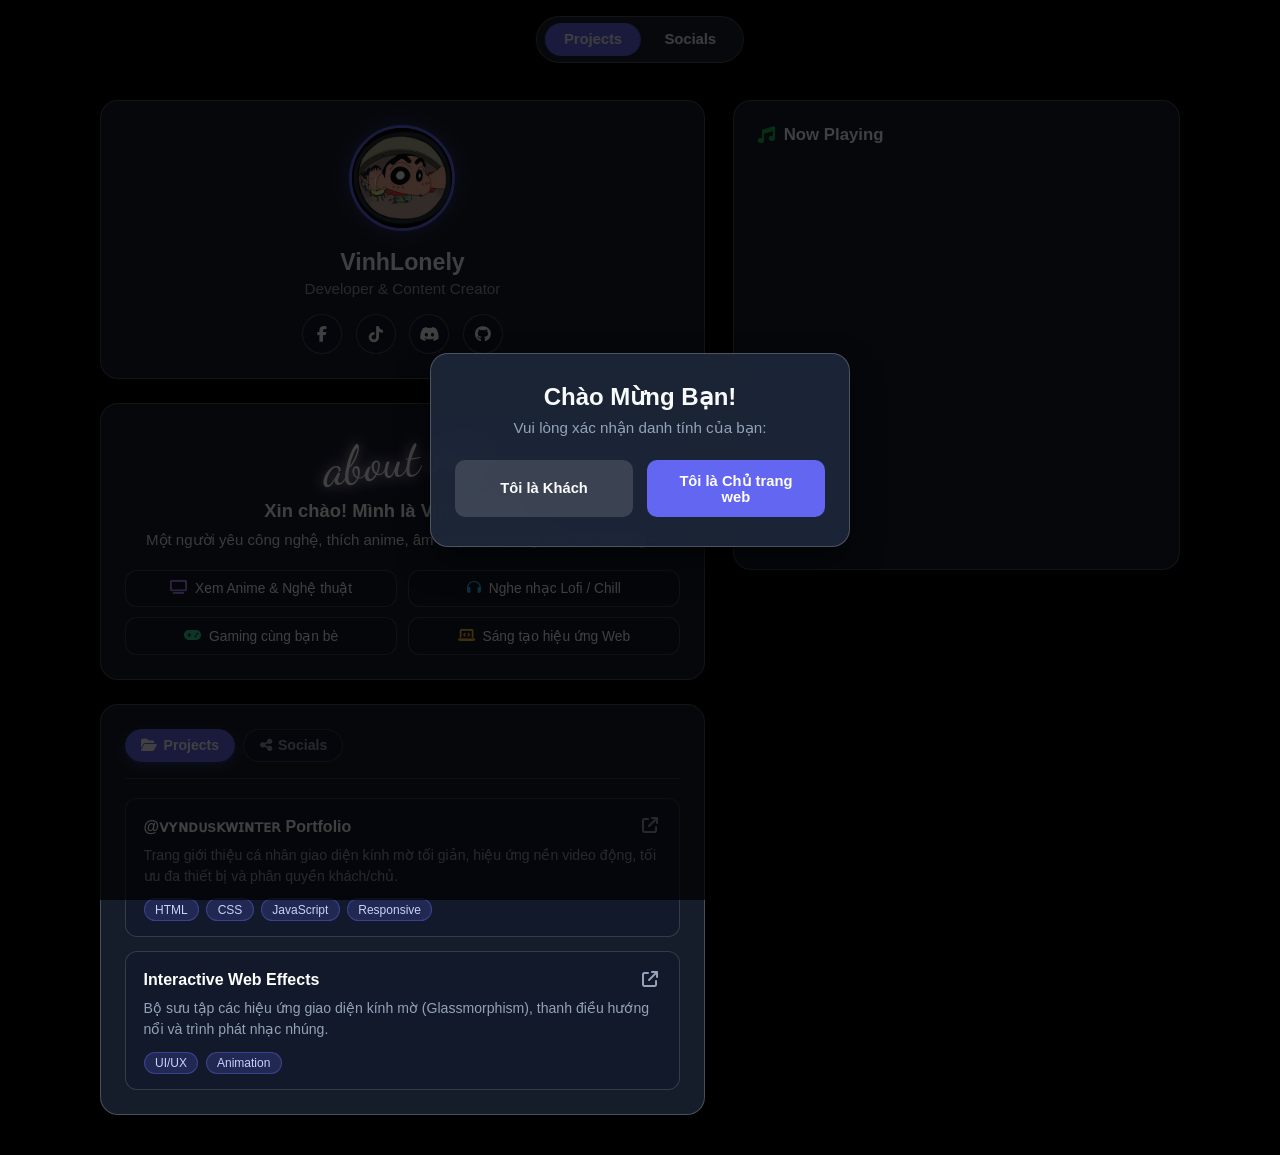
==== commit 4f37bd78: "Update index.html" ====
--- a/index.html
+++ b/index.html
@@ -25,8 +25,7 @@
     <header class="navbar-wrapper">
         <nav class="pill-navbar">
             <ul class="nav-menu">
-                <li class="active" data-tab="tab-skills"><a href="javascript:void(0)"><span>Skills</span></a></li>
-                <li data-tab="tab-projects"><a href="javascript:void(0)"><span>Projects</span></a></li>
+                <li class="active" data-tab="tab-projects"><a href="javascript:void(0)"><span>Projects</span></a></li>
                 <li data-tab="tab-socials"><a href="javascript:void(0)"><span>Socials</span></a></li>
                 <li id="secretMenuLi" class="secret-menu-item" data-tab="tab-secret">
                     <a href="javascript:void(0)"><span>Bí Mật</span></a>
@@ -83,51 +82,16 @@
                     </div>
                 </div>
 
-                <!-- KHUNG CHUYỂN ĐỔI TAB (SKILLS / PROJECTS / SOCIALS / SECRET) -->
+                <!-- KHUNG CHUYỂN ĐỔI TAB (PROJECTS / SOCIALS / SECRET) -->
                 <div class="card tab-container-card" id="tabContainerCard">
                     <div class="inner-tab-pills">
-                        <button class="inner-pill active" data-tab="tab-skills"><i class="fa-solid fa-code"></i> Skills</button>
-                        <button class="inner-pill" data-tab="tab-projects"><i class="fa-solid fa-folder-open"></i> Projects</button>
+                        <button class="inner-pill active" data-tab="tab-projects"><i class="fa-solid fa-folder-open"></i> Projects</button>
                         <button class="inner-pill" data-tab="tab-socials"><i class="fa-solid fa-share-nodes"></i> Socials</button>
                         <button class="inner-pill secret-pill" id="secretInnerPill" data-tab="tab-secret" style="display: none;"><i class="fa-solid fa-lock"></i> Bí Mật</button>
                     </div>
 
-                    <!-- TAB 1: SKILLS -->
-                    <div class="tab-panel active" id="tab-skills">
-                        <div class="skills-list">
-                            <div class="skill-item">
-                                <div class="skill-info">
-                                    <span><i class="fa-brands fa-html5" style="color: #e34c26;"></i> HTML5 & CSS3</span>
-                                    <span>90%</span>
-                                </div>
-                                <div class="skill-bar"><div class="skill-progress" style="width: 90%;"></div></div>
-                            </div>
-                            <div class="skill-item">
-                                <div class="skill-info">
-                                    <span><i class="fa-brands fa-js" style="color: #f7df1e;"></i> JavaScript (ES6+)</span>
-                                    <span>80%</span>
-                                </div>
-                                <div class="skill-bar"><div class="skill-progress" style="width: 80%;"></div></div>
-                            </div>
-                            <div class="skill-item">
-                                <div class="skill-info">
-                                    <span><i class="fa-solid fa-wand-magic-sparkles" style="color: #a855f7;"></i> UI/UX & Web Animation</span>
-                                    <span>85%</span>
-                                </div>
-                                <div class="skill-bar"><div class="skill-progress" style="width: 85%;"></div></div>
-                            </div>
-                            <div class="skill-item">
-                                <div class="skill-info">
-                                    <span><i class="fa-solid fa-video" style="color: #ec4899;"></i> Content Creation & Edit</span>
-                                    <span>75%</span>
-                                </div>
-                                <div class="skill-bar"><div class="skill-progress" style="width: 75%;"></div></div>
-                            </div>
-                        </div>
-                    </div>
-
-                    <!-- TAB 2: PROJECTS -->
-                    <div class="tab-panel" id="tab-projects">
+                    <!-- TAB 1: PROJECTS -->
+                    <div class="tab-panel active" id="tab-projects">
                         <div class="projects-list">
                             <div class="project-box">
                                 <div class="project-top">
@@ -152,7 +116,7 @@
                         </div>
                     </div>
 
-                    <!-- TAB 3: SOCIALS -->
+                    <!-- TAB 2: SOCIALS -->
                     <div class="tab-panel" id="tab-socials">
                         <div class="socials-grid">
                             <a href="https://web.facebook.com/vinhlonely00/" target="_blank" class="social-card fb">
--- a/style.css
+++ b/style.css
@@ -83,8 +83,7 @@
 .pill-navbar {
     display: flex;
     align-items: center;
-    justify-content: space-between;
-    gap: 0.6rem;
+    justify-content: center;
     padding: 0.35rem 0.5rem;
     background-color: rgba(30, 41, 59, 0.78);
     border: 1px solid var(--border-color);
@@ -117,26 +116,6 @@
 .nav-menu li.active a {
     background-color: var(--primary-color);
     color: #ffffff;
-}
-
-.theme-btn {
-    background: rgba(255, 255, 255, 0.12);
-    border: none;
-    color: var(--text-color);
-    width: 36px;
-    height: 36px;
-    min-width: 36px;
-    border-radius: 50%;
-    cursor: pointer;
-    display: flex;
-    align-items: center;
-    justify-content: center;
-    transition: background-color 0.25s ease, transform 0.2s ease;
-}
-
-.theme-btn:hover {
-    background: var(--primary-hover);
-    transform: scale(1.05);
 }
 
 /* MAIN LAYOUT */
@@ -643,7 +622,6 @@
     }
 
     .pill-navbar {
-        gap: 0.35rem;
         padding: 0.3rem 0.4rem;
     }
 
@@ -652,14 +630,7 @@
     }
 
     .nav-menu li a {
-        padding: 0.48rem 0.85rem;
-        font-size: 0.84rem;
-    }
-
-    .theme-btn {
-        width: 32px;
-        height: 32px;
-        min-width: 32px;
+        padding: 0.48rem 0.9rem;
         font-size: 0.85rem;
     }
 
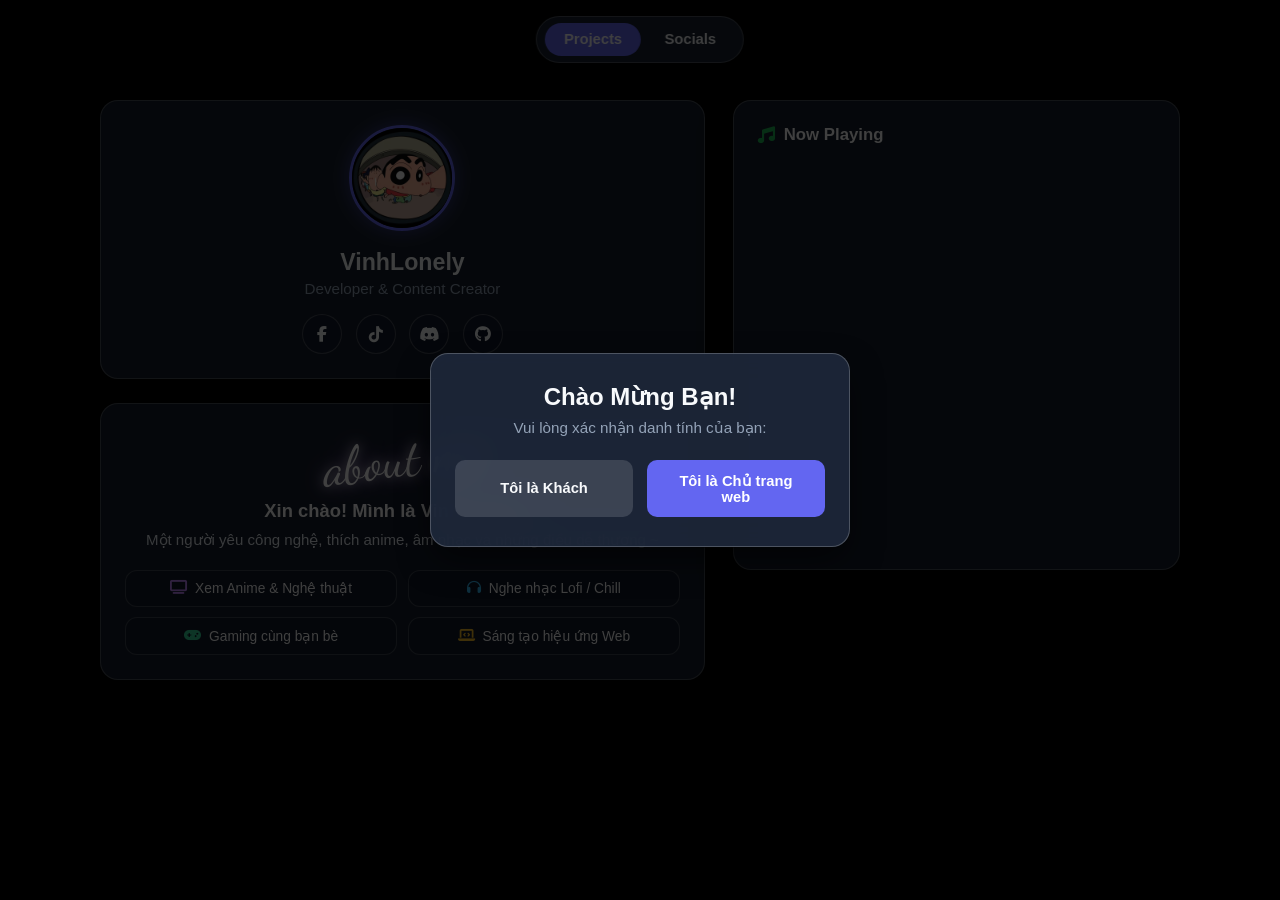
==== commit 5149dedd: "Update index.html" ====
--- a/index.html
+++ b/index.html
@@ -82,76 +82,9 @@
                     </div>
                 </div>
 
-                <!-- KHUNG CHUYỂN ĐỔI TAB (PROJECTS / SOCIALS / SECRET) -->
-                <div class="card tab-container-card" id="tabContainerCard">
-                    <div class="inner-tab-pills">
-                        <button class="inner-pill active" data-tab="tab-projects"><i class="fa-solid fa-folder-open"></i> Projects</button>
-                        <button class="inner-pill" data-tab="tab-socials"><i class="fa-solid fa-share-nodes"></i> Socials</button>
-                        <button class="inner-pill secret-pill" id="secretInnerPill" data-tab="tab-secret" style="display: none;"><i class="fa-solid fa-lock"></i> Bí Mật</button>
-                    </div>
-
-                    <!-- TAB 1: PROJECTS -->
-                    <div class="tab-panel active" id="tab-projects">
-                        <div class="projects-list">
-                            <div class="project-box">
-                                <div class="project-top">
-                                    <h3>@ᴠʏɴᴅᴜsᴋᴡɪɴᴛᴇʀ Portfolio</h3>
-                                    <a href="https://github.com/VinhLonely00" target="_blank" class="project-link"><i class="fa-solid fa-arrow-up-right-from-square"></i></a>
-                                </div>
-                                <p>Trang giới thiệu cá nhân giao diện kính mờ tối giản, hiệu ứng nền video động, tối ưu đa thiết bị và phân quyền khách/chủ.</p>
-                                <div class="project-tags">
-                                    <span>HTML</span><span>CSS</span><span>JavaScript</span><span>Responsive</span>
-                                </div>
-                            </div>
-                            <div class="project-box">
-                                <div class="project-top">
-                                    <h3>Interactive Web Effects</h3>
-                                    <a href="https://github.com/VinhLonely00" target="_blank" class="project-link"><i class="fa-solid fa-arrow-up-right-from-square"></i></a>
-                                </div>
-                                <p>Bộ sưu tập các hiệu ứng giao diện kính mờ (Glassmorphism), thanh điều hướng nổi và trình phát nhạc nhúng.</p>
-                                <div class="project-tags">
-                                    <span>UI/UX</span><span>Animation</span>
-                                </div>
-                            </div>
-                        </div>
-                    </div>
-
-                    <!-- TAB 2: SOCIALS -->
-                    <div class="tab-panel" id="tab-socials">
-                        <div class="socials-grid">
-                            <a href="https://web.facebook.com/vinhlonely00/" target="_blank" class="social-card fb">
-                                <i class="fa-brands fa-facebook-f"></i>
-                                <div>
-                                    <h4>Facebook</h4>
-                                    <span>@vinhlonely00</span>
-                                </div>
-                            </a>
-                            <a href="https://www.tiktok.com/@iam_domdom2611" target="_blank" class="social-card tt">
-                                <i class="fa-brands fa-tiktok"></i>
-                                <div>
-                                    <h4>TikTok</h4>
-                                    <span>@iam_domdom2611</span>
-                                </div>
-                            </a>
-                            <a href="https://discord.gg/MYBPKaWa" target="_blank" class="social-card dc">
-                                <i class="fa-brands fa-discord"></i>
-                                <div>
-                                    <h4>Discord</h4>
-                                    <span>Tham gia Server</span>
-                                </div>
-                            </a>
-                            <a href="https://github.com/VinhLonely00" target="_blank" class="social-card gh">
-                                <i class="fa-brands fa-github"></i>
-                                <div>
-                                    <h4>GitHub</h4>
-                                    <span>VinhLonely00</span>
-                                </div>
-                            </a>
-                        </div>
-                    </div>
-
-                    <!-- TAB BÍ MẬT -->
-                    <div class="tab-panel" id="tab-secret">
+                <!-- KHUNG NỘI DUNG MỞ RỘNG (BÍ MẬT) -->
+                <div class="card tab-container-card" id="tabContainerCard" style="display: none;">
+                    <div class="tab-panel active" id="tab-secret">
                         <div class="secret-content">
                             <h3><i class="fa-solid fa-lock-open"></i> Khu Vực Bí Mật</h3>
                             <p>
--- a/style.css
+++ b/style.css
@@ -321,40 +321,7 @@
     }
 }
 
-/* 1. SKILLS */
-.skills-list {
-    display: flex;
-    flex-direction: column;
-    gap: 0.95rem;
-}
-
-.skill-info {
-    display: flex;
-    justify-content: space-between;
-    font-size: 0.92rem;
-    font-weight: 600;
-    margin-bottom: 0.35rem;
-}
-
-.skill-info i {
-    margin-right: 0.4rem;
-}
-
-.skill-bar {
-    width: 100%;
-    height: 8px;
-    background: rgba(255, 255, 255, 0.12);
-    border-radius: 10px;
-    overflow: hidden;
-}
-
-.skill-progress {
-    height: 100%;
-    background: linear-gradient(90deg, var(--primary-color), var(--primary-hover));
-    border-radius: 10px;
-}
-
-/* 2. PROJECTS */
+/* PROJECTS */
 .projects-list {
     display: flex;
     flex-direction: column;
@@ -417,7 +384,7 @@
     color: #c7d2fe;
 }
 
-/* 3. SOCIALS */
+/* SOCIALS */
 .socials-grid {
     display: grid;
     grid-template-columns: 1fr 1fr;
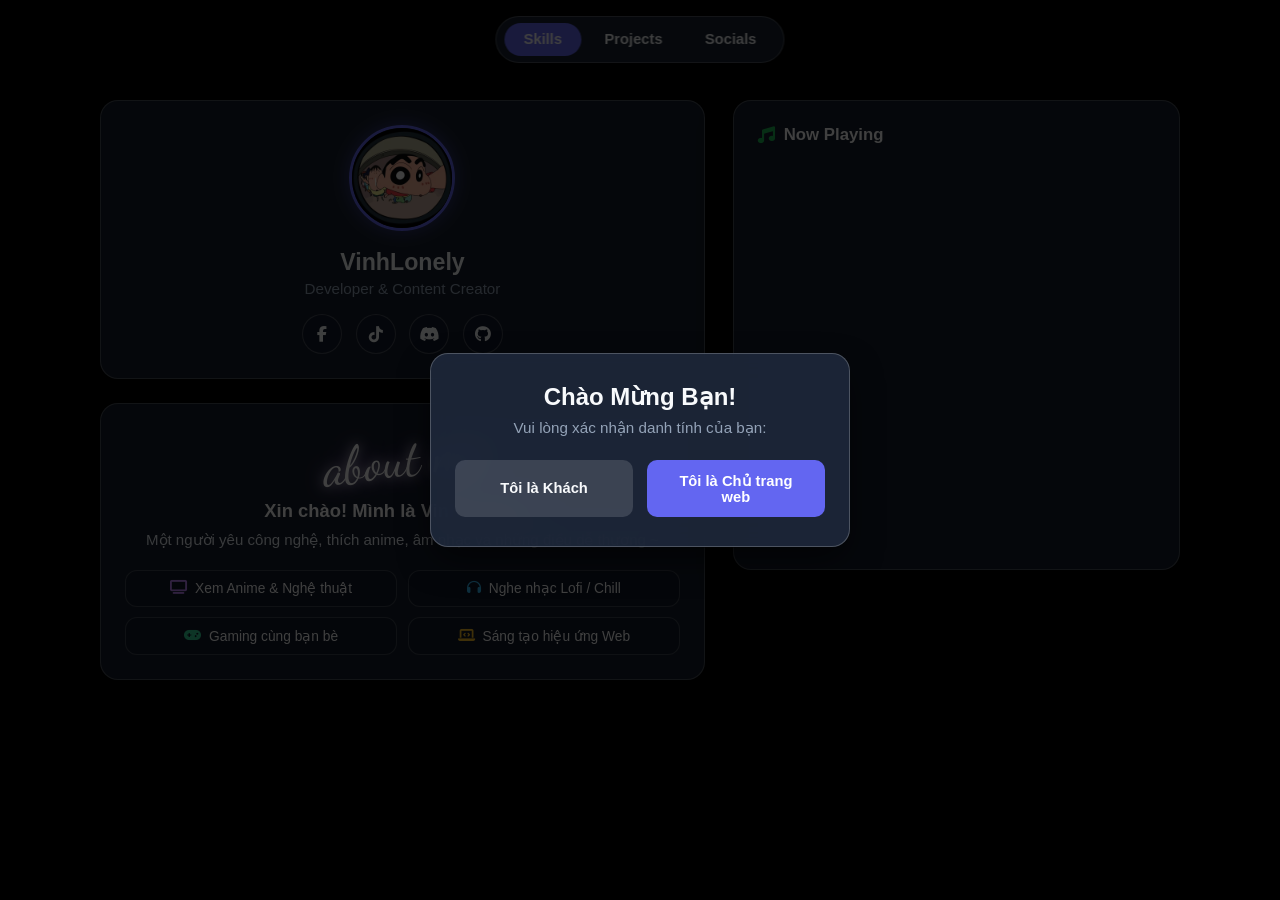
==== commit b8a9b3d3: "Update index.html" ====
--- a/index.html
+++ b/index.html
@@ -25,7 +25,8 @@
     <header class="navbar-wrapper">
         <nav class="pill-navbar">
             <ul class="nav-menu">
-                <li class="active" data-tab="tab-projects"><a href="javascript:void(0)"><span>Projects</span></a></li>
+                <li class="active" data-tab="tab-skills"><a href="javascript:void(0)"><span>Skills</span></a></li>
+                <li data-tab="tab-projects"><a href="javascript:void(0)"><span>Projects</span></a></li>
                 <li data-tab="tab-socials"><a href="javascript:void(0)"><span>Socials</span></a></li>
                 <li id="secretMenuLi" class="secret-menu-item" data-tab="tab-secret">
                     <a href="javascript:void(0)"><span>Bí Mật</span></a>
--- a/style.css
+++ b/style.css
@@ -264,43 +264,7 @@
     border-color: var(--primary-hover);
 }
 
-/* HỆ THỐNG TAB TRONG CARD */
-.inner-tab-pills {
-    display: flex;
-    flex-wrap: wrap;
-    gap: 0.5rem;
-    padding-bottom: 1rem;
-    margin-bottom: 1.2rem;
-    border-bottom: 1px solid rgba(255, 255, 255, 0.15);
-}
-
-.inner-pill {
-    background: rgba(15, 23, 42, 0.5);
-    border: 1px solid rgba(255, 255, 255, 0.15);
-    color: var(--text-secondary);
-    padding: 0.48rem 0.95rem;
-    border-radius: 20px;
-    font-size: 0.88rem;
-    font-weight: 600;
-    cursor: pointer;
-    display: flex;
-    align-items: center;
-    gap: 0.4rem;
-    transition: all 0.25s ease;
-}
-
-.inner-pill:hover {
-    color: #ffffff;
-    border-color: rgba(255, 255, 255, 0.35);
-}
-
-.inner-pill.active {
-    background: var(--primary-color);
-    color: #ffffff;
-    border-color: var(--primary-color);
-    box-shadow: 0 4px 12px rgba(99, 102, 241, 0.35);
-}
-
+/* TAB PANEL */
 .tab-panel {
     display: none;
     animation: fadeInTab 0.35s ease forwards;
@@ -320,119 +284,6 @@
         transform: translateY(0);
     }
 }
-
-/* PROJECTS */
-.projects-list {
-    display: flex;
-    flex-direction: column;
-    gap: 0.9rem;
-}
-
-.project-box {
-    background: rgba(15, 23, 42, 0.45);
-    border: 1px solid rgba(255, 255, 255, 0.15);
-    border-radius: 12px;
-    padding: 0.95rem 1.1rem;
-    transition: transform 0.25s ease, border-color 0.25s ease;
-}
-
-.project-box:hover {
-    transform: translateY(-2px);
-    border-color: var(--primary-color);
-}
-
-.project-top {
-    display: flex;
-    justify-content: space-between;
-    align-items: center;
-    margin-bottom: 0.4rem;
-}
-
-.project-top h3 {
-    font-size: 1rem;
-    color: #ffffff;
-}
-
-.project-link {
-    color: var(--text-secondary);
-    padding: 0.2rem;
-}
-
-.project-link:hover {
-    color: var(--primary-hover);
-}
-
-.project-box p {
-    font-size: 0.88rem;
-    color: var(--text-secondary);
-    line-height: 1.5;
-    margin-bottom: 0.7rem;
-}
-
-.project-tags {
-    display: flex;
-    flex-wrap: wrap;
-    gap: 0.45rem;
-}
-
-.project-tags span {
-    font-size: 0.75rem;
-    padding: 0.2rem 0.65rem;
-    border-radius: 20px;
-    background: rgba(99, 102, 241, 0.2);
-    border: 1px solid rgba(99, 102, 241, 0.4);
-    color: #c7d2fe;
-}
-
-/* SOCIALS */
-.socials-grid {
-    display: grid;
-    grid-template-columns: 1fr 1fr;
-    gap: 0.85rem;
-}
-
-.social-card {
-    display: flex;
-    align-items: center;
-    gap: 0.85rem;
-    padding: 0.85rem 1rem;
-    border-radius: 12px;
-    text-decoration: none;
-    color: var(--text-color);
-    background: rgba(15, 23, 42, 0.5);
-    border: 1px solid rgba(255, 255, 255, 0.15);
-    transition: transform 0.25s ease, border-color 0.25s ease, box-shadow 0.25s ease;
-}
-
-.social-card i {
-    font-size: 1.35rem;
-    width: 36px;
-    height: 36px;
-    min-width: 36px;
-    border-radius: 10px;
-    display: flex;
-    align-items: center;
-    justify-content: center;
-    background: rgba(255, 255, 255, 0.08);
-}
-
-.social-card h4 {
-    font-size: 0.92rem;
-}
-
-.social-card span {
-    font-size: 0.78rem;
-    color: var(--text-secondary);
-}
-
-.social-card:hover {
-    transform: translateY(-2px);
-}
-
-.social-card.fb:hover { border-color: #1877f2; box-shadow: 0 4px 15px rgba(24, 119, 242, 0.3); }
-.social-card.tt:hover { border-color: #ff0050; box-shadow: 0 4px 15px rgba(255, 0, 80, 0.3); }
-.social-card.dc:hover { border-color: #5865f2; box-shadow: 0 4px 15px rgba(88, 101, 242, 0.3); }
-.social-card.gh:hover { border-color: #e2e8f0; box-shadow: 0 4px 15px rgba(226, 232, 240, 0.25); }
 
 /* SECRET CONTENT */
 .secret-content {
@@ -621,8 +472,7 @@
         font-size: 2.75rem;
     }
 
-    .sky-hobbies-grid,
-    .socials-grid {
+    .sky-hobbies-grid {
         grid-template-columns: 1fr;
     }
 
@@ -631,15 +481,6 @@
         padding: 0.65rem 0.9rem;
     }
 
-    .inner-tab-pills {
-        gap: 0.4rem;
-    }
-
-    .inner-pill {
-        padding: 0.42rem 0.8rem;
-        font-size: 0.82rem;
-    }
-
     .spotify-embed-container iframe {
         height: 352px;
     }
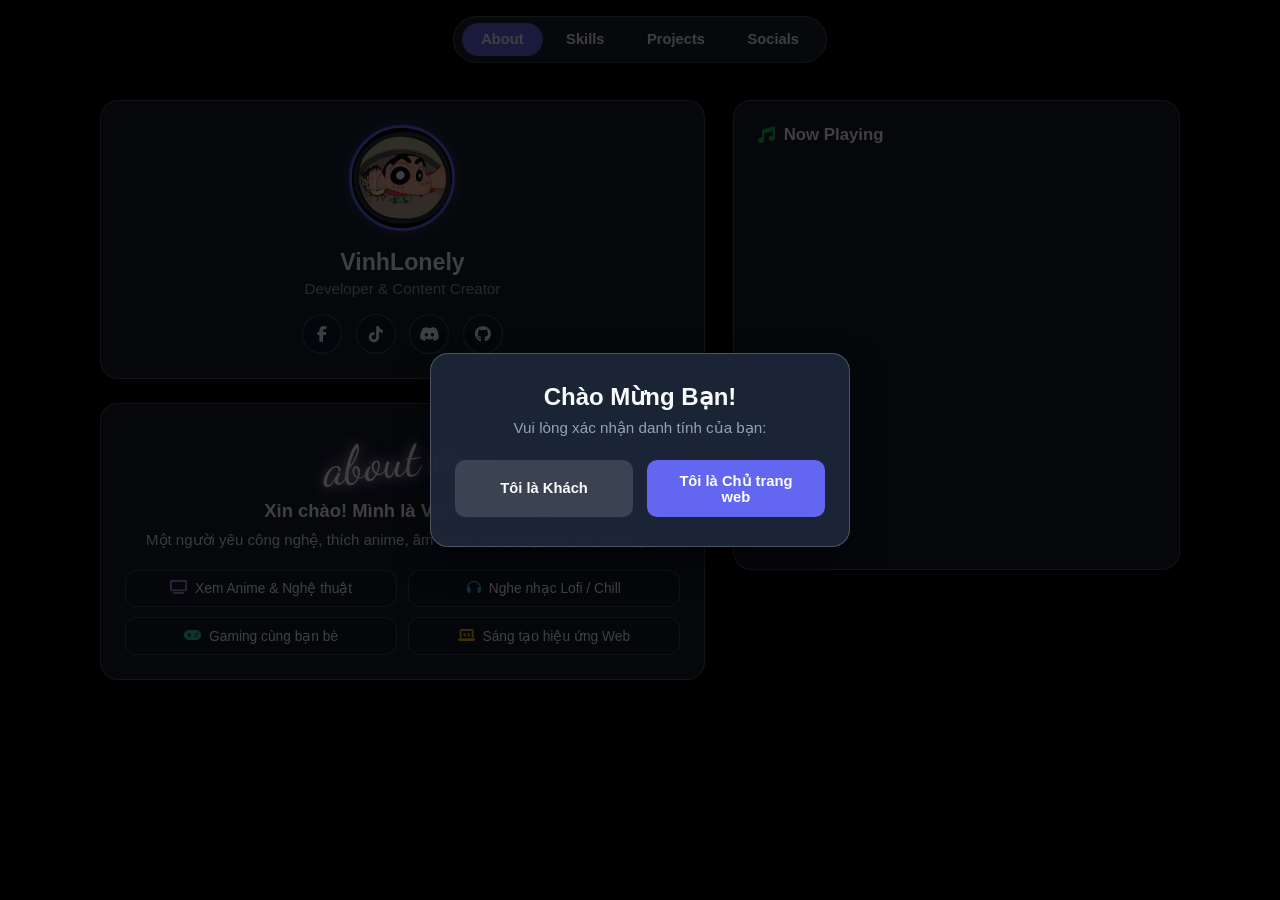
==== commit 03b00070: "Update index.html" ====
--- a/index.html
+++ b/index.html
@@ -25,7 +25,8 @@
     <header class="navbar-wrapper">
         <nav class="pill-navbar">
             <ul class="nav-menu">
-                <li class="active" data-tab="tab-skills"><a href="javascript:void(0)"><span>Skills</span></a></li>
+                <li class="active" data-tab="tab-about" data-scroll="aboutCard"><a href="javascript:void(0)"><span>About</span></a></li>
+                <li data-tab="tab-skills"><a href="javascript:void(0)"><span>Skills</span></a></li>
                 <li data-tab="tab-projects"><a href="javascript:void(0)"><span>Projects</span></a></li>
                 <li data-tab="tab-socials"><a href="javascript:void(0)"><span>Socials</span></a></li>
                 <li id="secretMenuLi" class="secret-menu-item" data-tab="tab-secret">
@@ -41,7 +42,7 @@
             <!-- CỘT TRÁI -->
             <div class="col-left">
                 <!-- PROFILE -->
-                <div class="card profile">
+                <div class="card profile" id="profileCard">
                     <img src="mp3/avatar.jpg" alt="Avatar" class="avatar">
                     <h2>VinhLonely</h2>
                     <p class="subtitle">Developer & Content Creator</p>
@@ -83,9 +84,21 @@
                     </div>
                 </div>
 
-                <!-- KHUNG NỘI DUNG MỞ RỘNG (BÍ MẬT) -->
+                <!-- KHUNG NỘI DUNG MỞ RỘNG (BÍ MẬT & CÁC MỤC MỚI) -->
                 <div class="card tab-container-card" id="tabContainerCard" style="display: none;">
-                    <div class="tab-panel active" id="tab-secret">
+                    <div class="tab-panel" id="tab-skills">
+                        <div class="empty-tab-note">Mục Skills đang chờ bạn cập nhật nội dung mới.</div>
+                    </div>
+
+                    <div class="tab-panel" id="tab-projects">
+                        <div class="empty-tab-note">Mục Projects đang chờ bạn cập nhật nội dung mới.</div>
+                    </div>
+
+                    <div class="tab-panel" id="tab-socials">
+                        <div class="empty-tab-note">Mục Socials đang chờ bạn cập nhật nội dung mới.</div>
+                    </div>
+
+                    <div class="tab-panel" id="tab-secret">
                         <div class="secret-content">
                             <h3><i class="fa-solid fa-lock-open"></i> Khu Vực Bí Mật</h3>
                             <p>
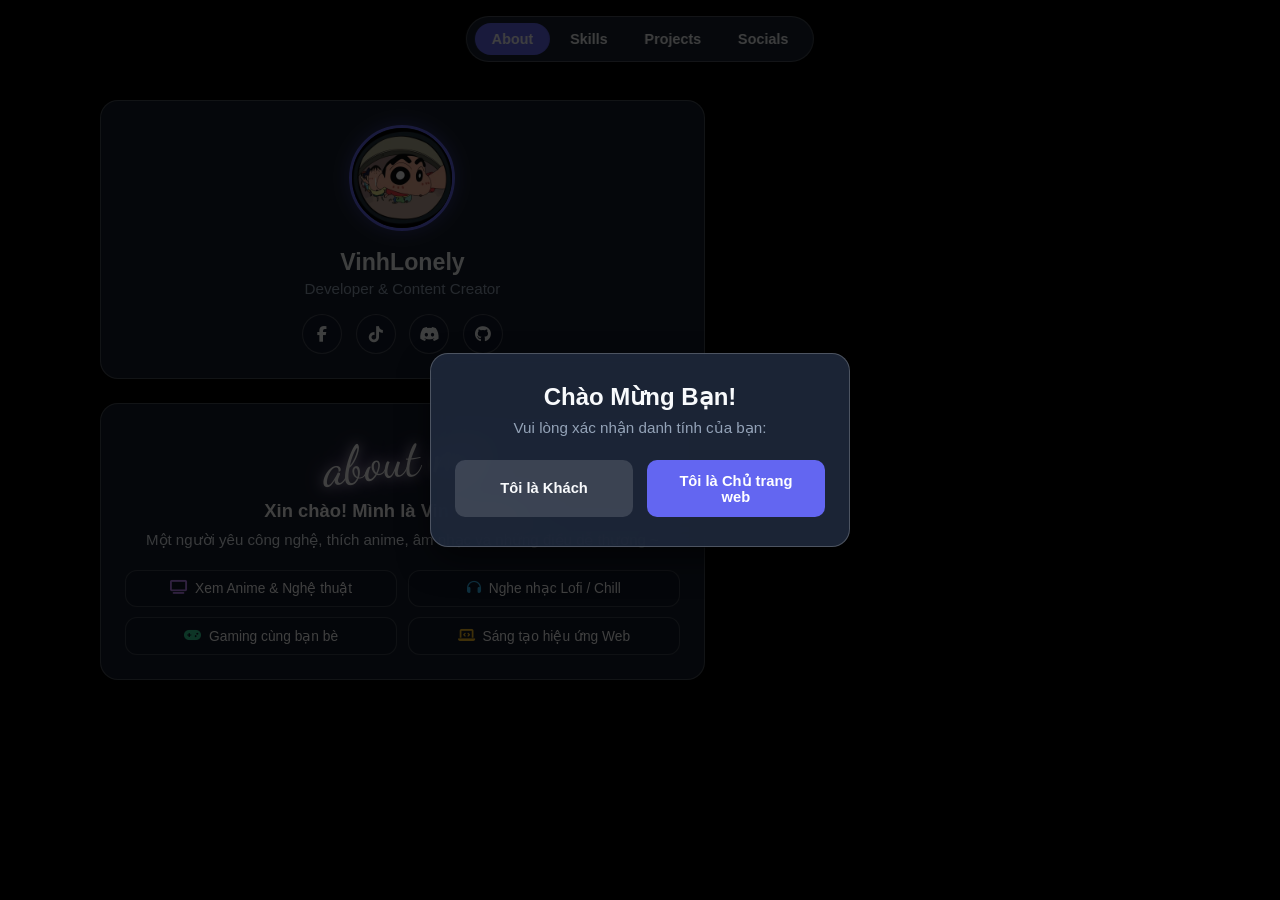
==== commit 5ca523d5: "Update index.html" ====
--- a/index.html
+++ b/index.html
@@ -39,7 +39,7 @@
     <!-- MAIN CONTENT -->
     <main id="mainContentArea">
         <div class="grid">
-            <!-- CỘT TRÁI -->
+            <!-- CỘT CHÍNH -->
             <div class="col-left">
                 <!-- PROFILE -->
                 <div class="card profile" id="profileCard">
@@ -108,18 +108,6 @@
                     </div>
                 </div>
             </div>
-
-            <!-- CỘT PHẢI -->
-            <div class="col-right">
-                <div class="card spotify-card">
-                    <div class="player-title">
-                        <i class="fa-solid fa-music"></i> Now Playing
-                    </div>
-                    <div class="spotify-embed-container">
-                        <iframe data-testid="embed-iframe" style="border-radius:12px" src="https://open.spotify.com/embed/artist/3KJopZ2uUclqEtLxQg0FNn?utm_source=generator&theme=0&si=c7bbc85e534945e6" width="100%" height="380" frameBorder="0" allowfullscreen="" allow="autoplay; clipboard-write; encrypted-media; fullscreen; picture-in-picture" loading="lazy"></iframe>
-                    </div>
-                </div>
-            </div>
         </div>
     </main>
 
--- a/style.css
+++ b/style.css
@@ -91,22 +91,28 @@
     backdrop-filter: blur(14px);
     -webkit-backdrop-filter: blur(14px);
     box-shadow: 0 10px 25px rgba(0, 0, 0, 0.45);
+    overflow-x: auto;
+    scrollbar-width: none;
+}
+
+.pill-navbar::-webkit-scrollbar {
+    display: none;
 }
 
 .nav-menu {
     display: flex;
     list-style: none;
     align-items: center;
-    gap: 0.25rem;
+    gap: 0.2rem;
 }
 
 .nav-menu li a {
     display: block;
-    padding: 0.55rem 1.2rem;
+    padding: 0.52rem 1.05rem;
     color: var(--text-color);
     text-decoration: none;
     font-weight: 600;
-    font-size: 0.92rem;
+    font-size: 0.9rem;
     border-radius: 30px;
     transition: background-color 0.25s ease, color 0.25s ease;
     white-space: nowrap;
@@ -283,6 +289,13 @@
         opacity: 1;
         transform: translateY(0);
     }
+}
+
+.empty-tab-note {
+    text-align: center;
+    color: var(--text-secondary);
+    font-size: 0.92rem;
+    padding: 0.5rem 0;
 }
 
 /* SECRET CONTENT */
@@ -440,16 +453,16 @@
     }
 
     .pill-navbar {
-        padding: 0.3rem 0.4rem;
+        padding: 0.28rem 0.35rem;
     }
 
     .nav-menu {
-        gap: 0.15rem;
+        gap: 0.1rem;
     }
 
     .nav-menu li a {
-        padding: 0.48rem 0.9rem;
-        font-size: 0.85rem;
+        padding: 0.45rem 0.72rem;
+        font-size: 0.8rem;
     }
 
     main {
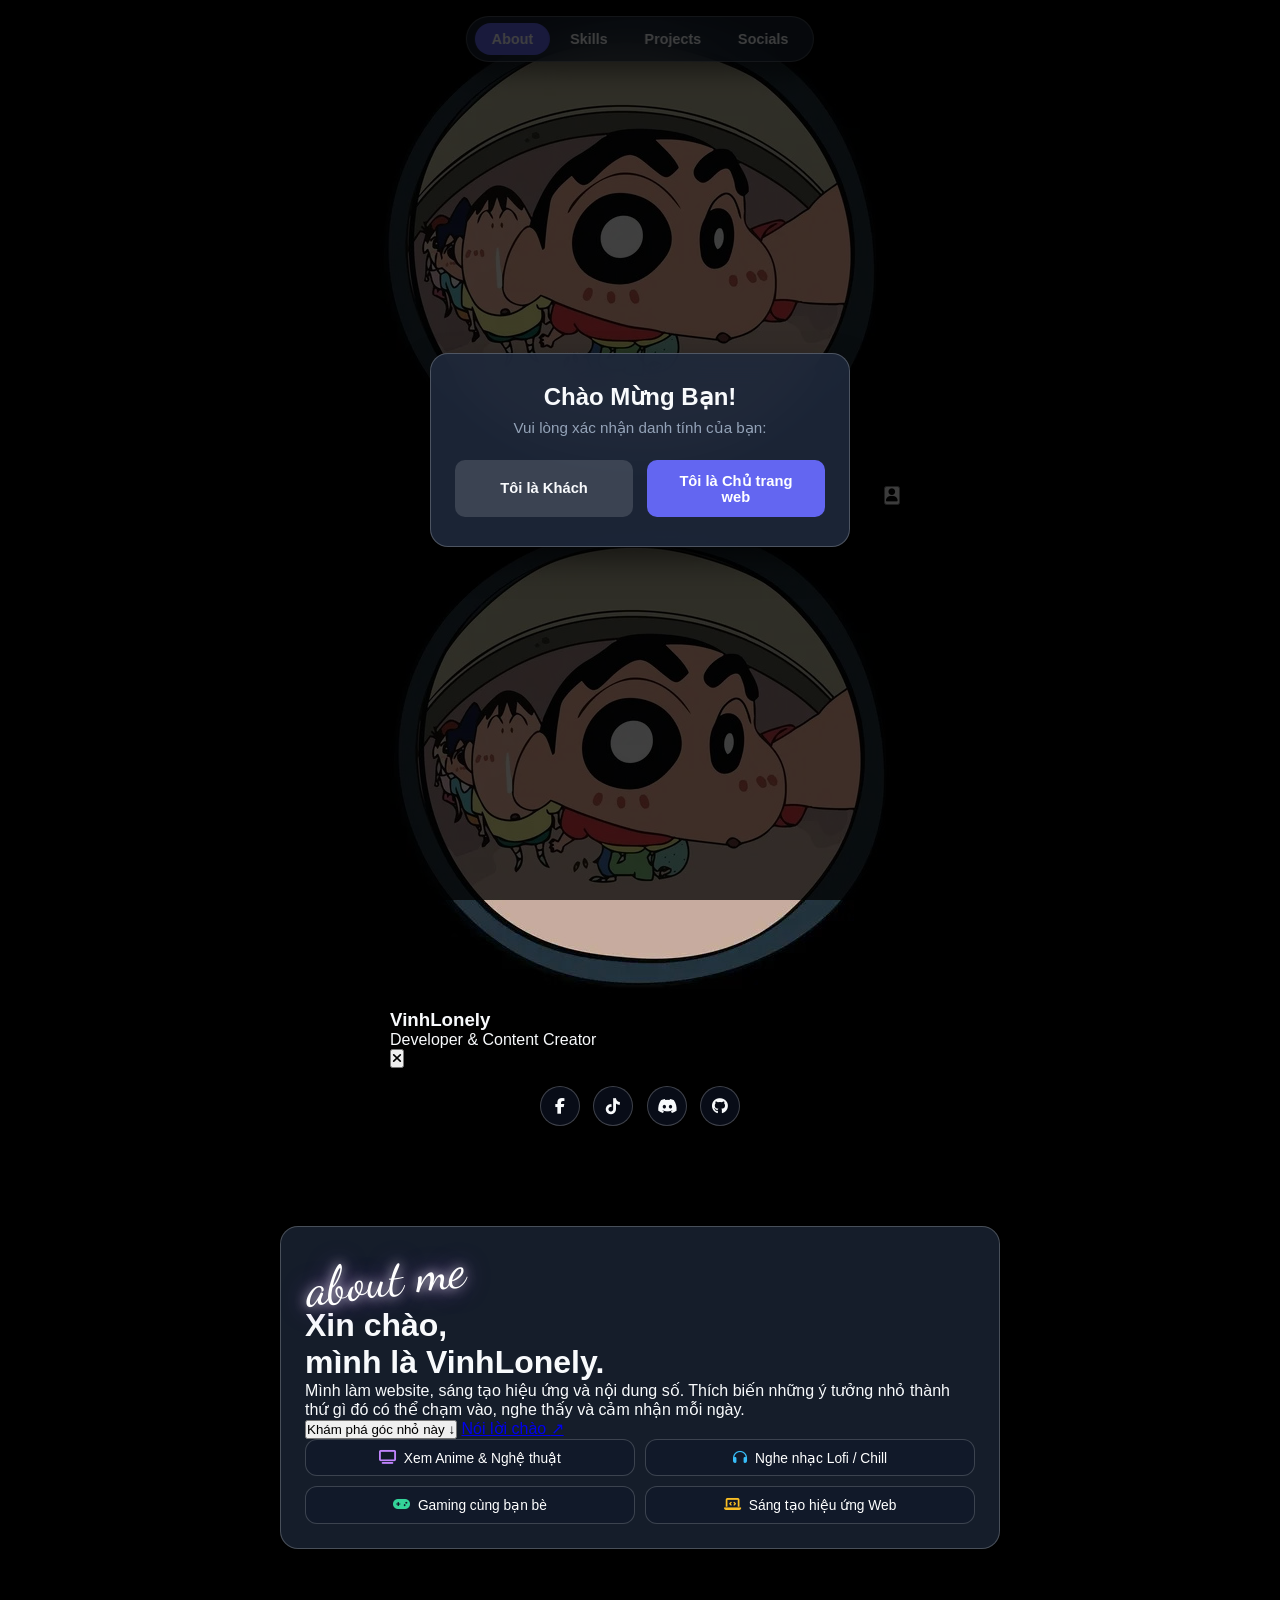
==== commit 58b96460: "Update index.html" ====
--- a/index.html
+++ b/index.html
@@ -36,50 +36,79 @@
         </nav>
     </header>
 
+    <!-- AVATAR DẠNG BÓNG DI CHUYỂN ĐƯỢC TRÊN MÀN HÌNH -->
+    <div class="floating-avatar-ball" id="floatingAvatarBall" title="Kéo để di chuyển hoặc bấm để mở hồ sơ">
+        <img src="mp3/avatar.jpg" alt="VinhLonely Avatar" class="ball-avatar-img" draggable="false">
+        <button type="button" class="ball-profile-trigger" id="ballProfileTrigger" aria-label="Mở hồ sơ & liên kết">
+            <i class="fa-solid fa-user"></i>
+        </button>
+    </div>
+
+    <!-- POPOVER HỒ SƠ KHI BẤM VÀO NÚT TRÊN BÓNG AVATAR -->
+    <div class="avatar-popover" id="avatarPopover">
+        <div class="avatar-popover-top">
+            <img src="mp3/avatar.jpg" alt="Avatar" class="popover-avatar">
+            <div>
+                <h3>VinhLonely</h3>
+                <span>Developer & Content Creator</span>
+            </div>
+            <button type="button" class="popover-close" id="closePopoverBtn" aria-label="Đóng">
+                <i class="fa-solid fa-xmark"></i>
+            </button>
+        </div>
+        <div class="social-links">
+            <a href="https://web.facebook.com/vinhlonely00/" target="_blank" class="social-icon" aria-label="Facebook"><i class="fa-brands fa-facebook-f"></i></a>
+            <a href="https://www.tiktok.com/@iam_domdom2611" target="_blank" class="social-icon" aria-label="TikTok"><i class="fa-brands fa-tiktok"></i></a>
+            <a href="https://discord.gg/MYBPKaWa" target="_blank" class="social-icon" aria-label="Discord"><i class="fa-brands fa-discord"></i></a>
+            <a href="https://github.com/VinhLonely00" target="_blank" class="social-icon" aria-label="GitHub"><i class="fa-brands fa-github"></i></a>
+        </div>
+    </div>
+
     <!-- MAIN CONTENT -->
     <main id="mainContentArea">
         <div class="grid">
-            <!-- CỘT CHÍNH -->
             <div class="col-left">
-                <!-- PROFILE -->
-                <div class="card profile" id="profileCard">
-                    <img src="mp3/avatar.jpg" alt="Avatar" class="avatar">
-                    <h2>VinhLonely</h2>
-                    <p class="subtitle">Developer & Content Creator</p>
-                    <div class="social-links">
-                        <a href="https://web.facebook.com/vinhlonely00/" target="_blank" class="social-icon" aria-label="Facebook"><i class="fa-brands fa-facebook-f"></i></a>
-                        <a href="https://www.tiktok.com/@iam_domdom2611" target="_blank" class="social-icon" aria-label="TikTok"><i class="fa-brands fa-tiktok"></i></a>
-                        <a href="https://discord.gg/MYBPKaWa" target="_blank" class="social-icon" aria-label="Discord"><i class="fa-brands fa-discord"></i></a>
-                        <a href="https://github.com/VinhLonely00" target="_blank" class="social-icon" aria-label="GitHub"><i class="fa-brands fa-github"></i></a>
-                    </div>
-                </div>
-
-                <!-- CARD ABOUT ME NGHỆ THUẬT & SỞ THÍCH -->
-                <div class="card about-art-card" id="aboutCard">
-                    <div class="about-art-header">
+                <!-- CARD ABOUT ME PHONG CÁCH MẪU + CHỮ NGHỆ THUẬT & SỞ THÍCH -->
+                <div class="card about-hero-card" id="aboutCard">
+                    <div class="hero-kicker">
+                        <span class="kicker-line"></span>
                         <span class="handwriting-title">about me</span>
                     </div>
-                    <div class="about-art-body">
-                        <p class="intro-text">Xin chào! Mình là VinhLonely ♡</p>
-                        <p class="sub-text">Một người yêu công nghệ, thích anime, âm nhạc và những điều dễ thương ~</p>
-                        
-                        <div class="sky-hobbies-grid">
-                            <div class="sky-hobby-pill">
-                                <i class="fa-solid fa-tv" style="color: #c084fc;"></i>
-                                <span>Xem Anime & Nghệ thuật</span>
-                            </div>
-                            <div class="sky-hobby-pill">
-                                <i class="fa-solid fa-headphones" style="color: #38bdf8;"></i>
-                                <span>Nghe nhạc Lofi / Chill</span>
-                            </div>
-                            <div class="sky-hobby-pill">
-                                <i class="fa-solid fa-gamepad" style="color: #34d399;"></i>
-                                <span>Gaming cùng bạn bè</span>
-                            </div>
-                            <div class="sky-hobby-pill">
-                                <i class="fa-solid fa-laptop-code" style="color: #fbbf24;"></i>
-                                <span>Sáng tạo hiệu ứng Web</span>
-                            </div>
+
+                    <h1 class="hero-display-title">
+                        Xin chào,<br>
+                        mình là <span class="hero-accent">VinhLonely.</span>
+                    </h1>
+
+                    <p class="hero-description">
+                        Mình làm website, sáng tạo hiệu ứng và nội dung số. Thích biến những ý tưởng nhỏ thành thứ gì đó có thể chạm vào, nghe thấy và cảm nhận mỗi ngày.
+                    </p>
+
+                    <div class="hero-actions">
+                        <button type="button" class="hero-btn-primary" id="exploreBtn">
+                            Khám phá góc nhỏ này <span>↓</span>
+                        </button>
+                        <a href="https://web.facebook.com/vinhlonely00/" target="_blank" class="hero-btn-link">
+                            Nói lời chào <span>↗</span>
+                        </a>
+                    </div>
+
+                    <div class="sky-hobbies-grid" id="hobbiesGrid">
+                        <div class="sky-hobby-pill">
+                            <i class="fa-solid fa-tv" style="color: #c084fc;"></i>
+                            <span>Xem Anime & Nghệ thuật</span>
+                        </div>
+                        <div class="sky-hobby-pill">
+                            <i class="fa-solid fa-headphones" style="color: #38bdf8;"></i>
+                            <span>Nghe nhạc Lofi / Chill</span>
+                        </div>
+                        <div class="sky-hobby-pill">
+                            <i class="fa-solid fa-gamepad" style="color: #34d399;"></i>
+                            <span>Gaming cùng bạn bè</span>
+                        </div>
+                        <div class="sky-hobby-pill">
+                            <i class="fa-solid fa-laptop-code" style="color: #fbbf24;"></i>
+                            <span>Sáng tạo hiệu ứng Web</span>
                         </div>
                     </div>
                 </div>
--- a/style.css
+++ b/style.css
@@ -128,16 +128,15 @@
 main {
     margin-top: 84px;
     padding-top: 1rem;
-    max-width: 1080px;
+    max-width: 720px;
     width: 100%;
     z-index: 10;
 }
 
 .grid {
     display: grid;
-    grid-template-columns: 1.15fr 0.85fr;
-    gap: 1.75rem;
-    align-items: start;
+    grid-template-columns: 1fr;
+    gap: 1.5rem;
 }
 
 .card {
@@ -152,8 +151,7 @@
     position: relative;
 }
 
-.col-left > .card:last-child,
-.col-right > .card:last-child {
+.col-left > .card:last-child {
     margin-bottom: 0;
 }
 
@@ -314,29 +312,6 @@
 .secret-content p {
     color: var(--text-secondary);
     line-height: 1.6;
-}
-
-/* SPOTIFY CARD (CỘT PHẢI) */
-.spotify-card {
-    position: sticky;
-    top: 84px;
-}
-
-.player-title {
-    font-weight: 600;
-    font-size: 1.05rem;
-    display: flex;
-    align-items: center;
-    gap: 0.55rem;
-    color: #ffffff;
-}
-
-.player-title i {
-    color: #1db954;
-}
-
-.spotify-embed-container {
-    margin-top: 1rem;
 }
 
 .secret-menu-item {
@@ -432,17 +407,6 @@
 /* =========================================
    RESPONSIVE CHO ĐIỆN THOẠI & TABLET
    ========================================= */
-@media (max-width: 860px) {
-    .grid {
-        grid-template-columns: 1fr;
-        gap: 1.25rem;
-    }
-
-    .spotify-card {
-        position: static;
-    }
-}
-
 @media (max-width: 540px) {
     body {
         padding: 0 0.85rem 2rem;
@@ -494,10 +458,6 @@
         padding: 0.65rem 0.9rem;
     }
 
-    .spotify-embed-container iframe {
-        height: 352px;
-    }
-
     .modal-btns {
         flex-direction: column;
     }
